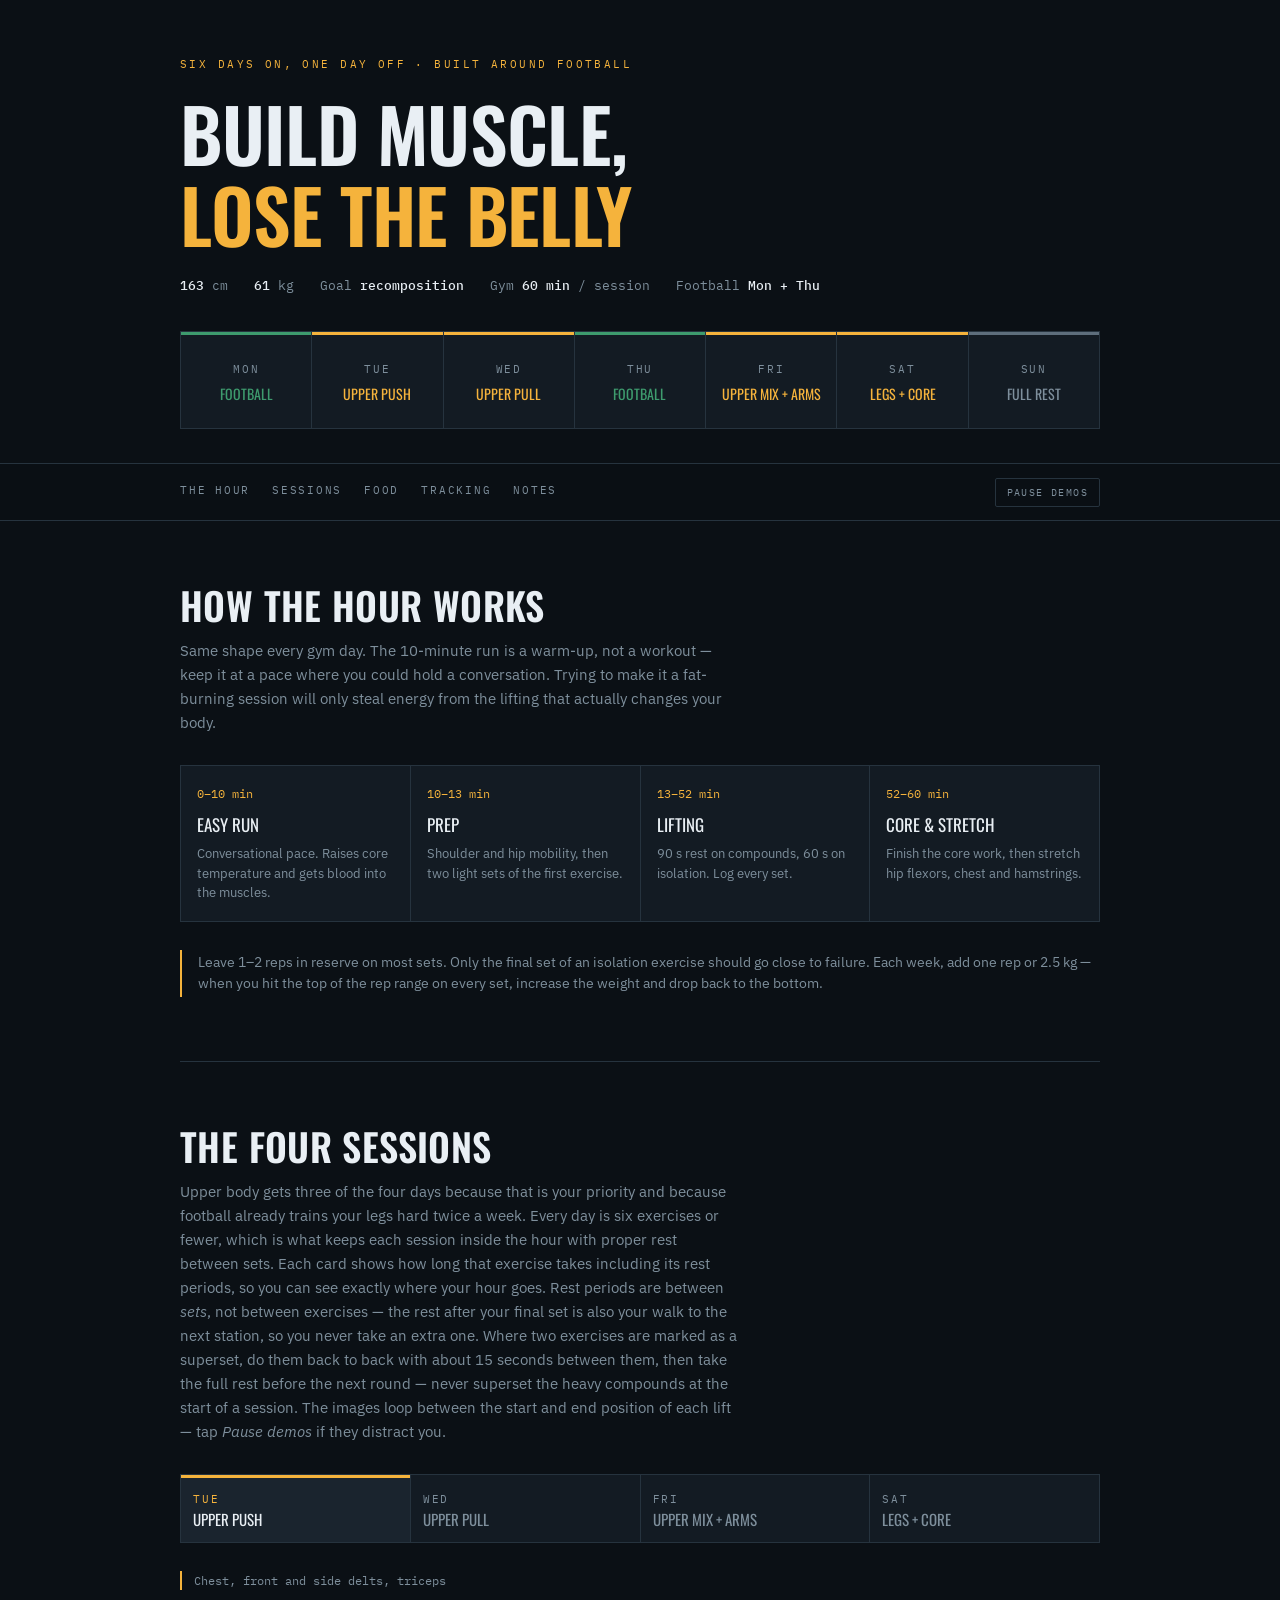
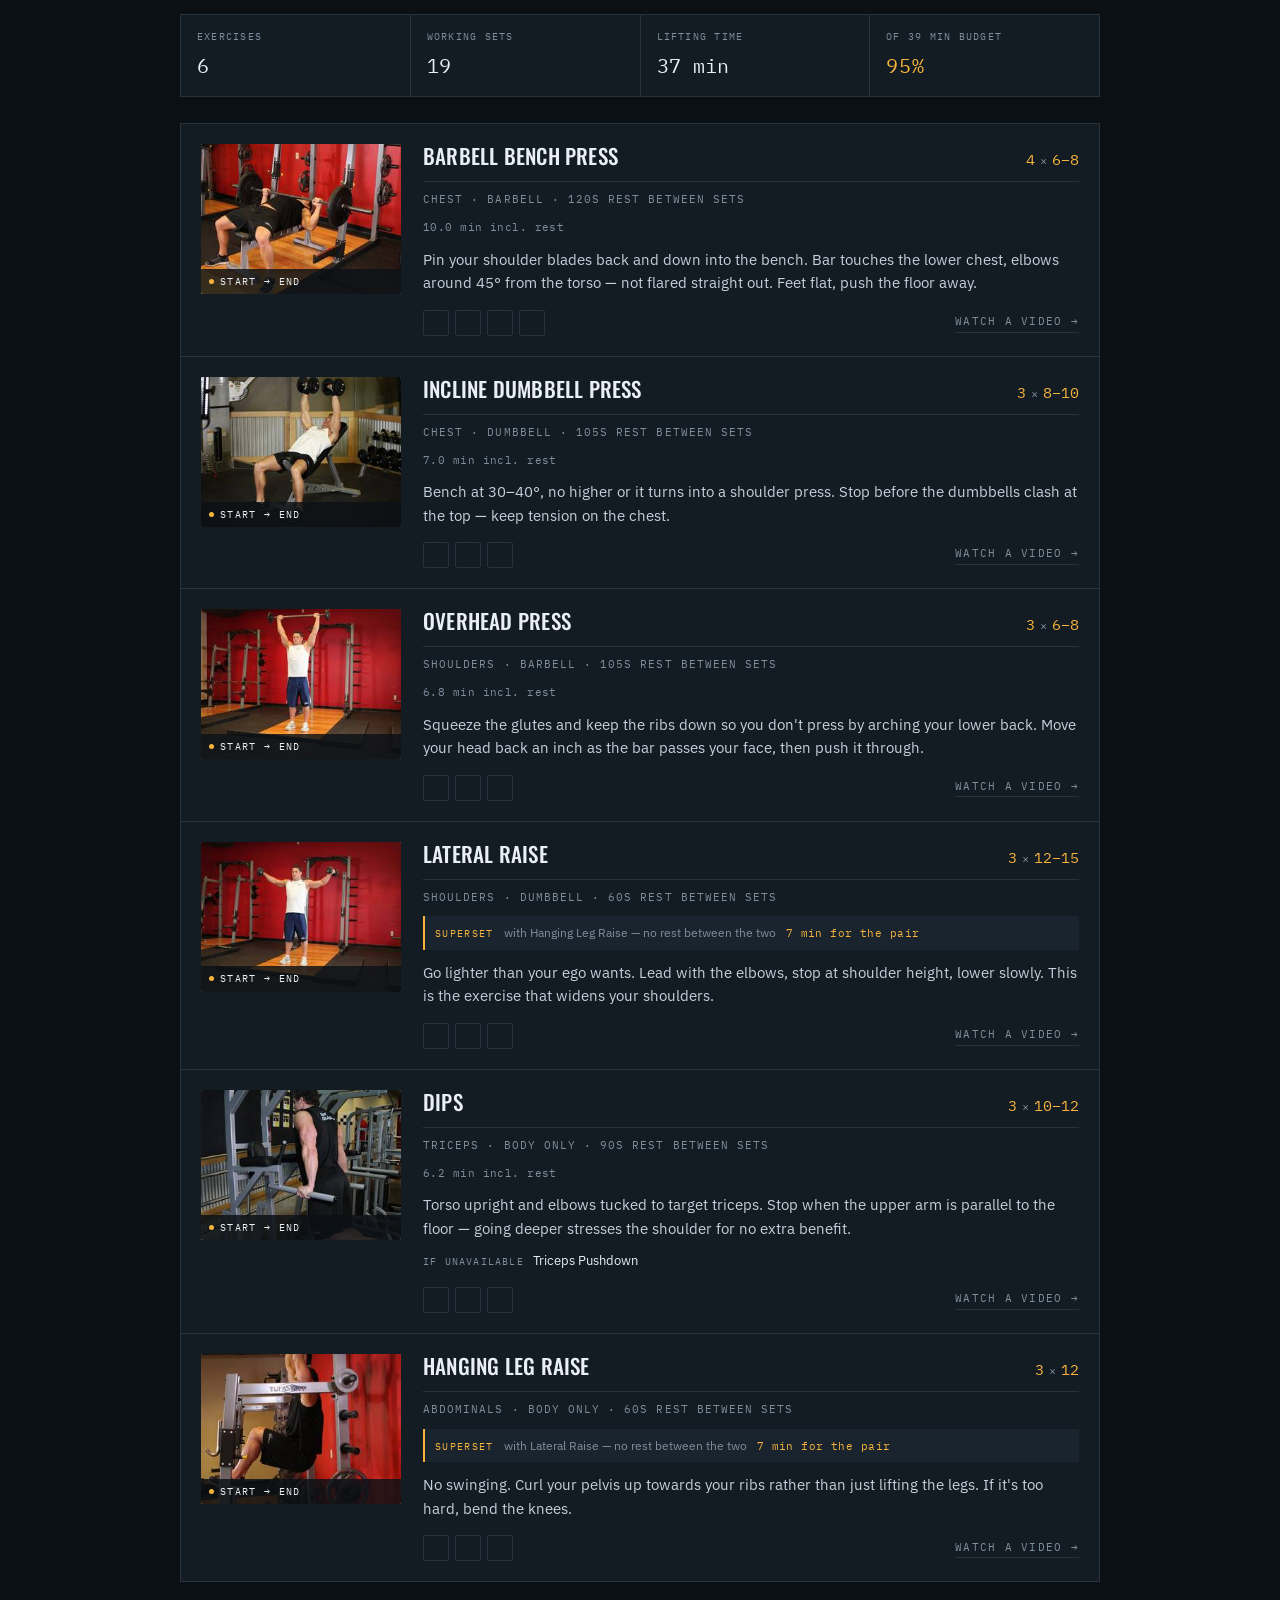
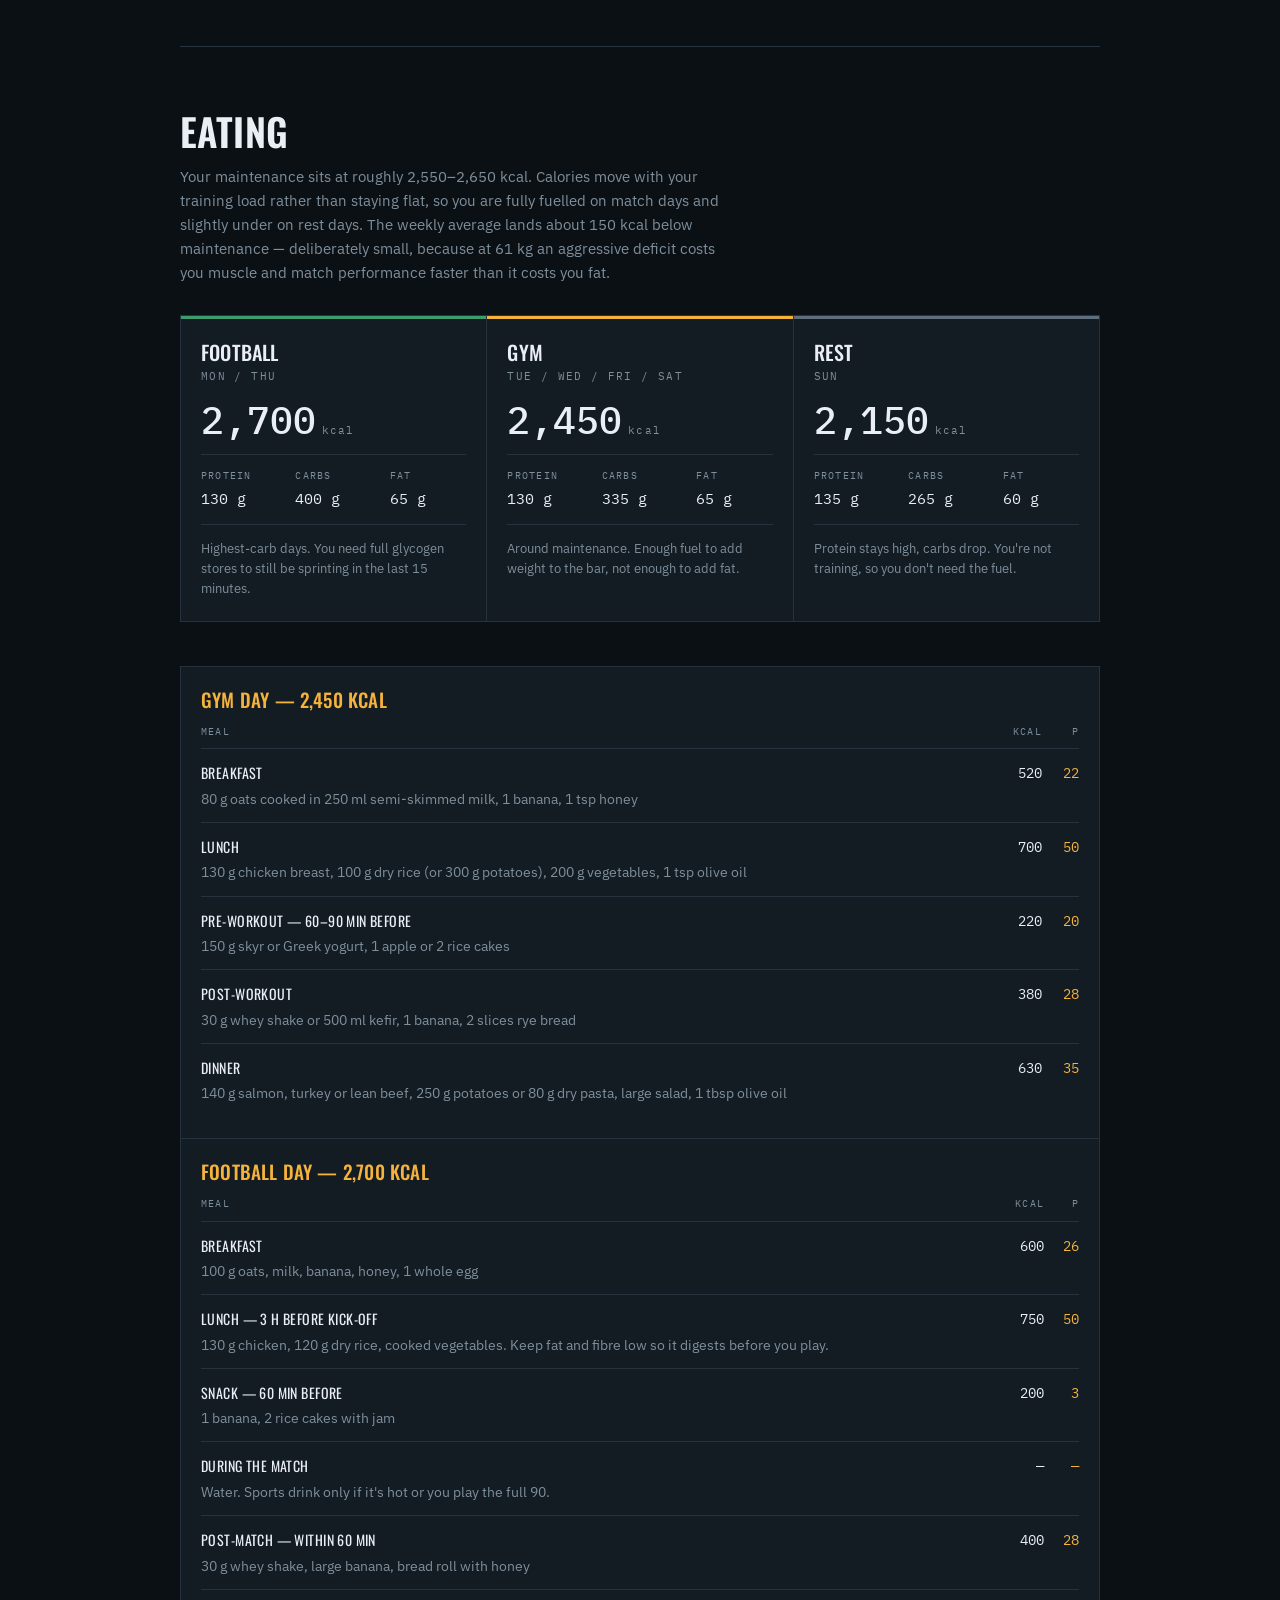
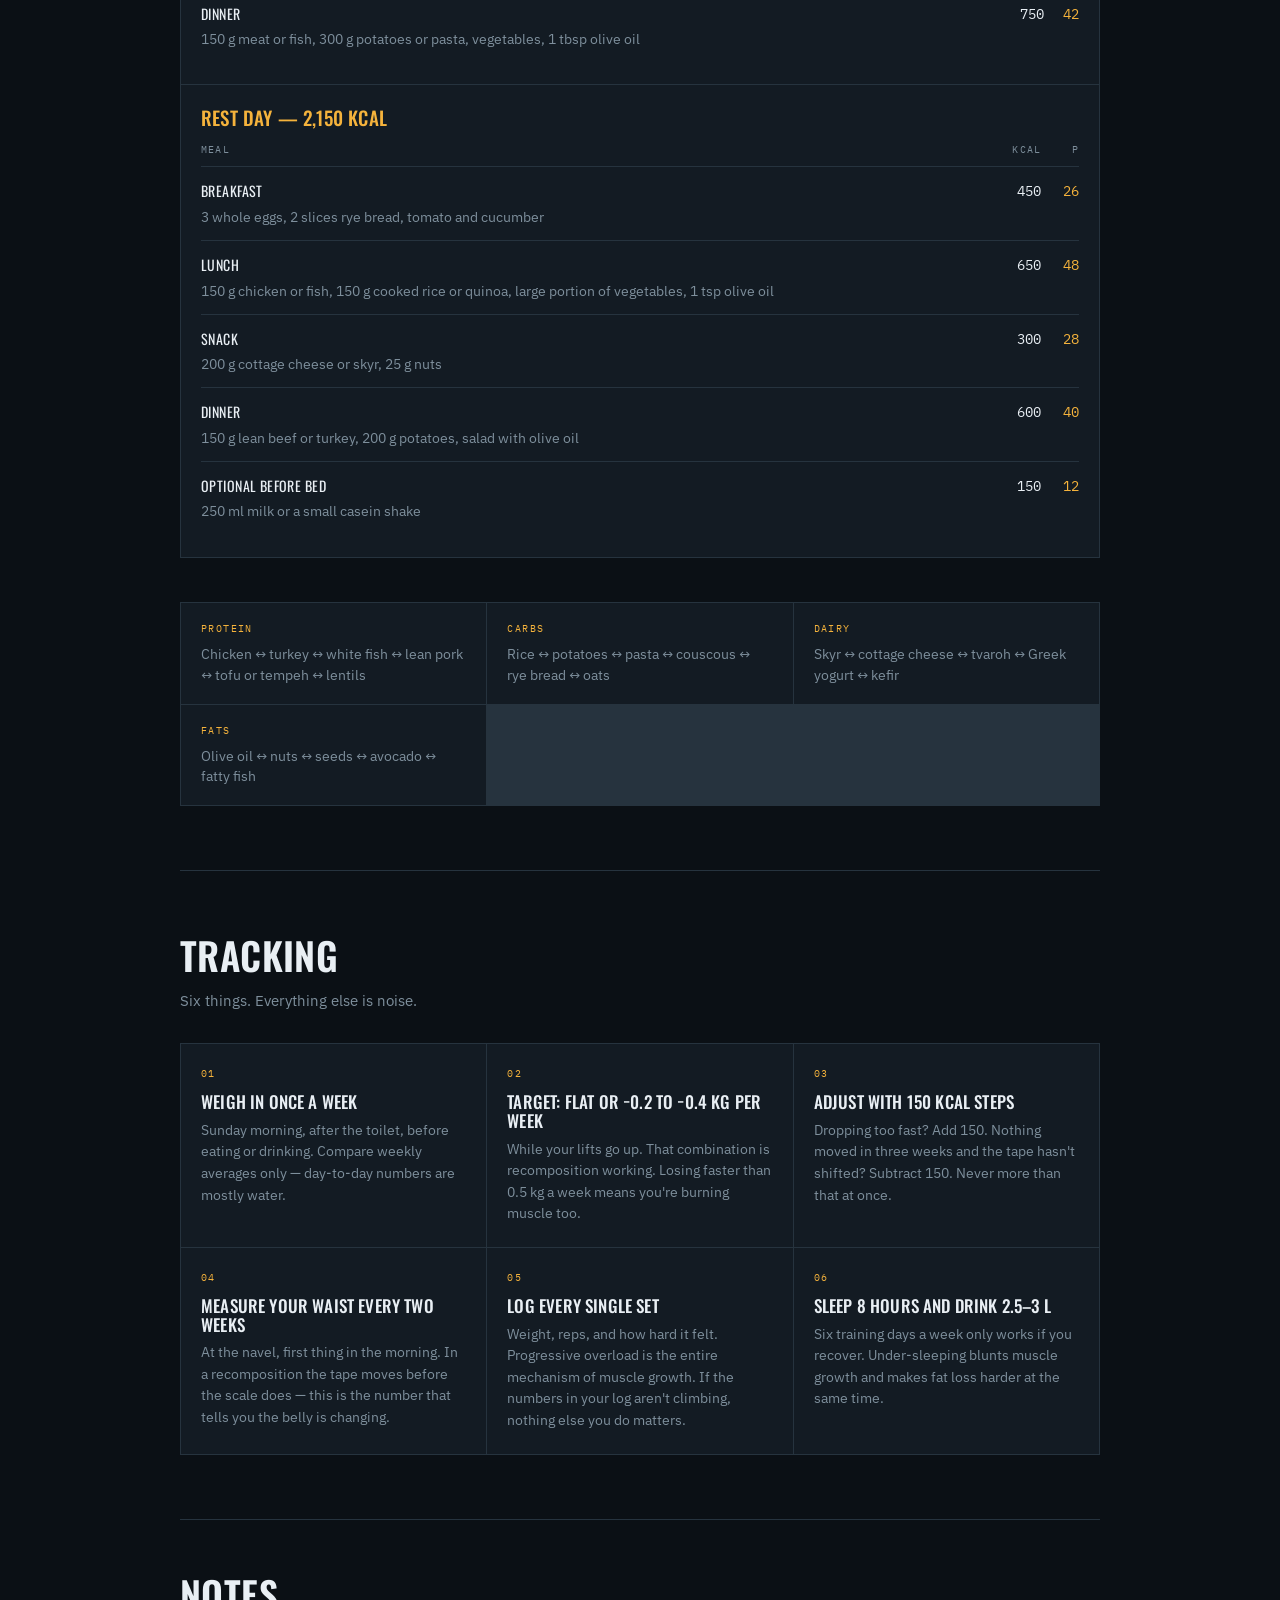
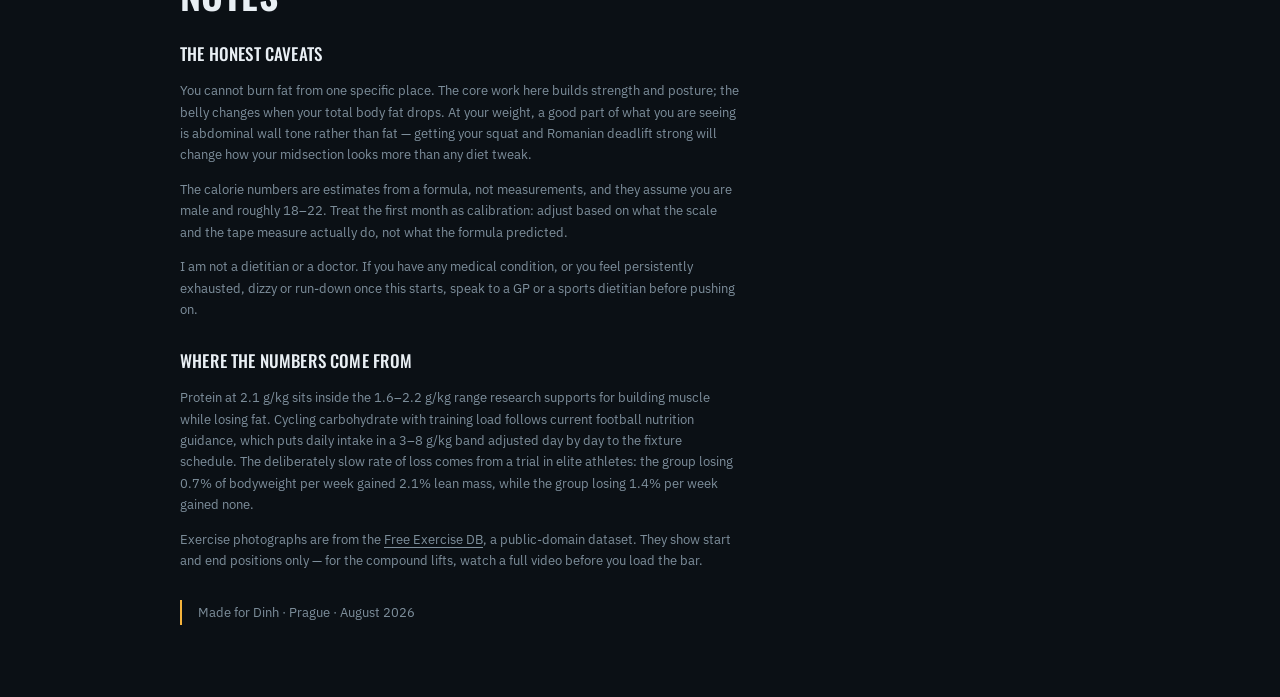
==== training-nutrition-plan.html @ fa5b1316 "Training log: daily workout and meal tracker" ====
<!doctype html>
<html lang="en"><head>
<meta charset="utf-8">
<meta name="viewport" content="width=device-width, initial-scale=1">
<title>Training &amp; Nutrition Plan</title>
<link rel="preconnect" href="https://fonts.googleapis.com">
<link rel="preconnect" href="https://fonts.gstatic.com" crossorigin>
<link href="https://fonts.googleapis.com/css2?family=Oswald:wght@400;500;600&family=IBM+Plex+Mono:wght@400;500;600&family=IBM+Plex+Sans:ital,wght@0,400;0,500;0,600;1,400&display=swap" rel="stylesheet">
<style>
:root{
  --ink:#0B1015; --panel:#131B23; --panel2:#1A242E; --line:#26333E;
  --chalk:#E9EFF4; --mute:#7E8F9C; --amber:#F5B33C; --pitch:#3E9B6E; --rest:#5E6E7C;
  --disp:"Oswald","Haettenschweiler","Arial Narrow",sans-serif;
  --body:"IBM Plex Sans",system-ui,-apple-system,sans-serif;
  --mono:"IBM Plex Mono","SFMono-Regular",Consolas,monospace;
}
*{box-sizing:border-box}
html{scroll-behavior:smooth;scroll-padding-top:88px}
body{margin:0;background:var(--ink);color:var(--chalk);font:400 16px/1.6 var(--body);
  -webkit-font-smoothing:antialiased}
.wrap{max-width:960px;margin:0 auto;padding:0 20px}
h1,h2,h3,h4{font-family:var(--disp);font-weight:500;letter-spacing:.01em;margin:0;line-height:1.1}
.num{font-family:var(--mono);font-variant-numeric:tabular-nums}

/* ---- hero ---- */
.hero{padding:56px 0 34px;border-bottom:1px solid var(--line)}
.eyebrow{font-family:var(--mono);font-size:11px;letter-spacing:.22em;text-transform:uppercase;
  color:var(--amber);margin:0 0 18px}
.hero h1{font-size:clamp(38px,8vw,74px);font-weight:600;text-transform:uppercase;letter-spacing:-.005em}
.hero h1 em{font-style:normal;color:var(--amber);display:block}
.stats{display:flex;flex-wrap:wrap;gap:8px 26px;margin:22px 0 0;padding:0;list-style:none}
.stats li{font-family:var(--mono);font-size:13px;color:var(--mute)}
.stats b{color:var(--chalk);font-weight:500}

/* ---- week fixture strip ---- */
.week{display:grid;grid-template-columns:repeat(7,1fr);gap:1px;background:var(--line);
  border:1px solid var(--line);margin:34px 0 0}
.wd{background:var(--panel);padding:14px 8px;text-align:center;min-height:96px;
  display:flex;flex-direction:column;justify-content:center;gap:7px}
.wd-d{font-family:var(--mono);font-size:11px;letter-spacing:.16em;color:var(--mute)}
.wd-t{font-family:var(--disp);font-size:14px;text-transform:uppercase;line-height:1.15}
.wd-gym{border-top:3px solid var(--amber)}
.wd-gym .wd-t{color:var(--amber)}
.wd-match{border-top:3px solid var(--pitch)}
.wd-match .wd-t{color:var(--pitch)}
.wd-rest{border-top:3px solid var(--rest)}
.wd-rest .wd-t{color:var(--mute)}

/* ---- sticky nav ---- */
.bar{position:sticky;top:0;z-index:40;background:rgba(11,16,21,.93);
  backdrop-filter:blur(10px);border-bottom:1px solid var(--line)}
.bar-in{max-width:960px;margin:0 auto;padding:0 20px;display:flex;align-items:center;
  justify-content:space-between;gap:14px;height:56px}
.bar nav{display:flex;gap:22px;overflow-x:auto;scrollbar-width:none}
.bar nav::-webkit-scrollbar{display:none}
.bar a{font-family:var(--mono);font-size:11px;letter-spacing:.16em;text-transform:uppercase;
  color:var(--mute);text-decoration:none;white-space:nowrap;padding:6px 0;border-bottom:2px solid transparent}
.bar a:hover{color:var(--chalk);border-bottom-color:var(--amber)}
#anim{font-family:var(--mono);font-size:10px;letter-spacing:.14em;text-transform:uppercase;
  background:none;border:1px solid var(--line);color:var(--mute);padding:7px 11px;cursor:pointer;
  white-space:nowrap;border-radius:2px}
#anim:hover{color:var(--amber);border-color:var(--amber)}

section.blk{padding:64px 0;border-bottom:1px solid var(--line)}
.blk-head{margin-bottom:30px}
.blk-head h2{font-size:clamp(26px,4.4vw,38px);text-transform:uppercase;font-weight:600}
.blk-head p{color:var(--mute);margin:12px 0 0;max-width:62ch;font-size:15px}

/* ---- the hour ---- */
.hour{display:grid;grid-template-columns:repeat(auto-fit,minmax(150px,1fr));gap:1px;
  background:var(--line);border:1px solid var(--line)}
.hour div{background:var(--panel);padding:18px 16px}
.hour .t{font-family:var(--mono);font-size:12px;color:var(--amber);display:block;margin-bottom:8px}
.hour .l{font-family:var(--disp);font-size:17px;text-transform:uppercase;display:block;margin-bottom:6px}
.hour p{margin:0;font-size:13px;color:var(--mute);line-height:1.5}

/* ---- tabs ---- */
.tabs{display:flex;gap:1px;background:var(--line);border:1px solid var(--line);
  margin-bottom:28px;overflow-x:auto;scrollbar-width:none}
.tabs::-webkit-scrollbar{display:none}
.tab{flex:1 1 0;min-width:132px;background:var(--panel);border:0;cursor:pointer;
  padding:14px 12px;text-align:left;color:var(--mute);border-top:3px solid transparent;
  font-family:inherit;transition:color .15s}
.tab-day{display:block;font-family:var(--mono);font-size:11px;letter-spacing:.16em;margin-bottom:5px}
.tab-name{display:block;font-family:var(--disp);font-size:15px;text-transform:uppercase;line-height:1.15}
.tab:hover{color:var(--chalk)}
.tab.is-on{color:var(--chalk);border-top-color:var(--amber);background:var(--panel2)}
.tab.is-on .tab-day{color:var(--amber)}
.panel{display:none}
.panel.is-on{display:block;animation:fade .3s ease}
@keyframes fade{from{opacity:0;transform:translateY(6px)}to{opacity:1;transform:none}}
.panel-focus{font-family:var(--mono);font-size:12px;color:var(--mute);margin:0 0 24px;
  padding-left:12px;border-left:2px solid var(--amber)}

/* ---- exercise cards ---- */
.ex-list{display:flex;flex-direction:column;gap:1px;background:var(--line);border:1px solid var(--line)}
.ex{background:var(--panel);display:grid;grid-template-columns:200px 1fr;gap:22px;padding:20px}
.demo{margin:0;position:relative;background:#EDEDED;border-radius:2px;overflow:hidden;
  aspect-ratio:4/3;align-self:start}
.fr{position:absolute;inset:0;width:100%;height:100%;object-fit:cover;display:block}
.fr-b{animation:flip 1.7s steps(1,end) infinite}
@keyframes flip{0%,50%{opacity:0}50.01%,100%{opacity:1}}
body.still .fr-b{animation-play-state:paused;opacity:0}
.demo-cap{position:absolute;left:0;bottom:0;right:0;background:rgba(11,16,21,.82);
  font-family:var(--mono);font-size:9.5px;letter-spacing:.14em;text-transform:uppercase;
  color:var(--chalk);padding:5px 8px;display:flex;align-items:center;gap:6px}
.dot{width:5px;height:5px;border-radius:50%;background:var(--amber);flex:none;
  animation:pulse 1.7s ease-in-out infinite}
@keyframes pulse{0%,100%{opacity:.3}50%{opacity:1}}
body.still .dot{animation:none;opacity:.3}
.ex-head{display:flex;justify-content:space-between;align-items:baseline;gap:16px;
  border-bottom:1px solid var(--line);padding-bottom:9px;margin-bottom:9px}
.ex-head h4{font-size:21px;text-transform:uppercase}
.ex-load{margin:0;white-space:nowrap;font-size:15px;color:var(--amber)}
.ex-load .x{color:var(--mute);font-size:12px;margin:0 1px}
.pair{margin:0 0 11px;display:flex;flex-wrap:wrap;align-items:baseline;gap:5px 10px;
  font-size:12px;padding:7px 10px;background:var(--panel2);border-left:2px solid var(--amber)}
.pair-solo{background:none;border-left:0;padding:0 0 0 0}
.pair-k{font-family:var(--mono);font-size:9.5px;letter-spacing:.14em;text-transform:uppercase;
  color:var(--amber)}
.pair-v{color:var(--mute)}
.pair-t{font-family:var(--mono);font-size:11px;color:var(--amber);letter-spacing:.04em}
.pair-solo .pair-t{color:var(--mute)}
.sum{display:grid;grid-template-columns:repeat(auto-fit,minmax(120px,1fr));gap:1px;
  background:var(--line);border:1px solid var(--line);margin:0 0 26px}
.sum div{background:var(--panel);padding:14px 16px}
.sum dt{font-family:var(--mono);font-size:9.5px;letter-spacing:.13em;text-transform:uppercase;
  color:var(--mute);margin-bottom:6px}
.sum dd{margin:0;font-size:20px}
.ex-meta{font-family:var(--mono);font-size:10.5px;letter-spacing:.1em;text-transform:uppercase;
  color:var(--mute);margin:0 0 11px}
.cue{margin:0;font-size:14.5px;line-height:1.62;color:#C4D0DA}
.alt{margin:11px 0 0;font-size:13px;display:flex;gap:9px;align-items:baseline;flex-wrap:wrap}
.alt-k{font-family:var(--mono);font-size:10px;letter-spacing:.12em;text-transform:uppercase;color:var(--mute)}
.alt-v{color:var(--chalk)}
.ex-foot{display:flex;align-items:center;justify-content:space-between;gap:16px;
  margin-top:15px;flex-wrap:wrap}
.ticks{display:flex;gap:6px}
.tick{width:26px;height:26px;border:1px solid var(--line);background:transparent;cursor:pointer;
  border-radius:2px;padding:0;position:relative;transition:all .15s}
.tick:hover{border-color:var(--amber)}
.tick.done{background:var(--amber);border-color:var(--amber)}
.tick.done::after{content:"";position:absolute;left:9px;top:4px;width:5px;height:11px;
  border:solid var(--ink);border-width:0 2px 2px 0;transform:rotate(43deg)}
.vid{font-family:var(--mono);font-size:10.5px;letter-spacing:.12em;text-transform:uppercase;
  color:var(--mute);text-decoration:none;border-bottom:1px solid var(--line);padding-bottom:2px}
.vid:hover{color:var(--amber);border-bottom-color:var(--amber)}

/* ---- nutrition ---- */
.macs{display:grid;grid-template-columns:repeat(auto-fit,minmax(230px,1fr));gap:1px;
  background:var(--line);border:1px solid var(--line);margin-bottom:44px}
.mac{background:var(--panel);padding:22px 20px;border-top:3px solid var(--line)}
.mac-match{border-top-color:var(--pitch)} .mac-gym{border-top-color:var(--amber)}
.mac-rest{border-top-color:var(--rest)}
.mac-head h4{font-size:20px;text-transform:uppercase}
.mac-days{font-family:var(--mono);font-size:10.5px;letter-spacing:.13em;color:var(--mute);margin:5px 0 0}
.mac-kcal{margin:16px 0 14px;display:flex;align-items:baseline;gap:6px}
.mac-kcal .num{font-size:38px;font-weight:500;line-height:1}
.unit{font-family:var(--mono);font-size:11px;color:var(--mute);letter-spacing:.1em}
.mac-grid{display:flex;gap:18px;margin:0 0 14px;padding:13px 0;
  border-top:1px solid var(--line);border-bottom:1px solid var(--line)}
.mac-grid div{flex:1}
.mac-grid dt{font-family:var(--mono);font-size:9.5px;letter-spacing:.13em;text-transform:uppercase;
  color:var(--mute);margin-bottom:4px}
.mac-grid dd{margin:0;font-size:15px}
.mac-why{margin:0;font-size:13px;color:var(--mute);line-height:1.55}
.meal-grid{display:flex;flex-direction:column;gap:1px;background:var(--line);border:1px solid var(--line)}
.meals{background:var(--panel);padding:22px 20px}
.meals h4{font-size:19px;text-transform:uppercase;color:var(--amber);margin-bottom:14px}
.m-tab{width:100%;border-collapse:collapse}
.m-tab thead th{font-family:var(--mono);font-size:9.5px;letter-spacing:.13em;text-transform:uppercase;
  color:var(--mute);text-align:right;font-weight:400;padding:0 0 9px;border-bottom:1px solid var(--line)}
.m-tab thead th:first-child{text-align:left}
.m-tab tbody th{text-align:left;font-weight:400;padding:13px 14px 13px 0;
  border-bottom:1px solid var(--line);vertical-align:top}
.m-tab tbody td{text-align:right;padding:13px 0 13px 12px;border-bottom:1px solid var(--line);
  vertical-align:top;font-size:14px;white-space:nowrap}
.m-tab tbody tr:last-child th,.m-tab tbody tr:last-child td{border-bottom:0}
.m-when{display:block;font-family:var(--disp);font-size:14px;text-transform:uppercase;
  letter-spacing:.03em;margin-bottom:4px}
.m-what{display:block;font-size:13.5px;color:var(--mute);line-height:1.5}
.prot{color:var(--amber)}
.swaps{display:grid;grid-template-columns:repeat(auto-fit,minmax(240px,1fr));gap:1px;
  background:var(--line);border:1px solid var(--line);margin:44px 0 0}
.swap{background:var(--panel);padding:18px 20px}
.swap dt{font-family:var(--mono);font-size:10px;letter-spacing:.14em;text-transform:uppercase;
  color:var(--amber);margin-bottom:7px}
.swap dd{margin:0;font-size:13.5px;color:var(--mute);line-height:1.55}

/* ---- tracking ---- */
.track{list-style:none;margin:0;padding:0;counter-reset:t;
  display:grid;grid-template-columns:repeat(auto-fit,minmax(280px,1fr));gap:1px;
  background:var(--line);border:1px solid var(--line)}
.track li{background:var(--panel);padding:22px 20px;counter-increment:t;position:relative}
.track li::before{content:counter(t,decimal-leading-zero);font-family:var(--mono);font-size:10px;
  letter-spacing:.14em;color:var(--amber);display:block;margin-bottom:11px}
.track h4{font-size:17px;text-transform:uppercase;margin-bottom:8px}
.track p{margin:0;font-size:13.5px;color:var(--mute);line-height:1.6}

/* ---- footer ---- */
footer{padding:54px 0 72px}
footer h3{font-size:17px;text-transform:uppercase;margin-bottom:16px}
footer p{font-size:13px;color:var(--mute);max-width:70ch;margin:0 0 13px;line-height:1.65}
footer a{color:var(--mute);text-decoration:underline;text-underline-offset:3px}
footer a:hover{color:var(--amber)}
.note{border-left:2px solid var(--amber);padding:2px 0 2px 16px;margin:28px 0 0}

@media (max-width:760px){
  .ex{grid-template-columns:1fr;gap:16px}
  .demo{max-width:280px}
  .week{grid-template-columns:repeat(4,1fr)}
  .hero{padding:40px 0 26px}
  section.blk{padding:46px 0}
}
@media (prefers-reduced-motion:reduce){
  .fr-b,.dot{animation:none} .fr-b{opacity:0} .panel.is-on{animation:none}
  html{scroll-behavior:auto}
}
@media print{
  body{background:#fff;color:#000} .bar,.ticks,.vid{display:none}
  .panel{display:block !important} .fr-b{display:none}
}
</style></head><body>

<header class="hero"><div class="wrap">
<p class="eyebrow">Six days on, one day off &middot; Built around football</p>
<h1>Build muscle,<em>lose the belly</em></h1>
<ul class="stats">
<li><b>163</b> cm</li><li><b>61</b> kg</li><li>Goal <b>recomposition</b></li>
<li>Gym <b>60 min</b> / session</li><li>Football <b>Mon + Thu</b></li>
</ul>
<div class="week"><div class="wd wd-match"><span class="wd-d">MON</span><span class="wd-t">Football</span></div><div class="wd wd-gym"><span class="wd-d">TUE</span><span class="wd-t">Upper Push</span></div><div class="wd wd-gym"><span class="wd-d">WED</span><span class="wd-t">Upper Pull</span></div><div class="wd wd-match"><span class="wd-d">THU</span><span class="wd-t">Football</span></div><div class="wd wd-gym"><span class="wd-d">FRI</span><span class="wd-t">Upper Mix + Arms</span></div><div class="wd wd-gym"><span class="wd-d">SAT</span><span class="wd-t">Legs + Core</span></div><div class="wd wd-rest"><span class="wd-d">SUN</span><span class="wd-t">Full rest</span></div></div>
</div></header>

<div class="bar"><div class="bar-in">
<nav>
<a href="#hour">The hour</a><a href="#sessions">Sessions</a>
<a href="#food">Food</a><a href="#tracking">Tracking</a><a href="#notes">Notes</a>
</nav>
<button id="anim">Pause demos</button>
</div></div>

<main class="wrap">

<section class="blk" id="hour">
<div class="blk-head"><h2>How the hour works</h2>
<p>Same shape every gym day. The 10-minute run is a warm-up, not a workout &mdash; keep it at a pace where you could hold a conversation. Trying to make it a fat-burning session will only steal energy from the lifting that actually changes your body.</p></div>
<div class="hour">
<div><span class="t">0&ndash;10 min</span><span class="l">Easy run</span><p>Conversational pace. Raises core temperature and gets blood into the muscles.</p></div>
<div><span class="t">10&ndash;13 min</span><span class="l">Prep</span><p>Shoulder and hip mobility, then two light sets of the first exercise.</p></div>
<div><span class="t">13&ndash;52 min</span><span class="l">Lifting</span><p>90 s rest on compounds, 60 s on isolation. Log every set.</p></div>
<div><span class="t">52&ndash;60 min</span><span class="l">Core &amp; stretch</span><p>Finish the core work, then stretch hip flexors, chest and hamstrings.</p></div>
</div>
<div class="note"><p style="margin:0;color:var(--mute);font-size:13.5px">Leave 1&ndash;2 reps in reserve on most sets. Only the final set of an isolation exercise should go close to failure. Each week, add one rep or 2.5&nbsp;kg &mdash; when you hit the top of the rep range on every set, increase the weight and drop back to the bottom.</p></div>
</section>

<section class="blk" id="sessions">
<div class="blk-head"><h2>The four sessions</h2>
<p>Upper body gets three of the four days because that is your priority and because football already trains your legs hard twice a week. Every day is six exercises or fewer, which is what keeps each session inside the hour with proper rest between sets. Each card shows how long that exercise takes including its rest periods, so you can see exactly where your hour goes. Rest periods are between <em>sets</em>, not between exercises — the rest after your final set is also your walk to the next station, so you never take an extra one. Where two exercises are marked as a superset, do them back to back with about 15 seconds between them, then take the full rest before the next round — never superset the heavy compounds at the start of a session. The images loop between the start and end position of each lift &mdash; tap <em>Pause demos</em> if they distract you.</p></div>
<div class="tabs" role="tablist"><button class="tab is-on" data-tab="push"><span class="tab-day">TUE</span><span class="tab-name">Upper Push</span></button><button class="tab" data-tab="pull"><span class="tab-day">WED</span><span class="tab-name">Upper Pull</span></button><button class="tab" data-tab="mix"><span class="tab-day">FRI</span><span class="tab-name">Upper Mix + Arms</span></button><button class="tab" data-tab="legs"><span class="tab-day">SAT</span><span class="tab-name">Legs + Core</span></button></div>
<section class="panel is-on" id="pan-push" data-pan="push">
<p class="panel-focus">Chest, front and side delts, triceps</p>
<div class="sum">
<div><dt>Exercises</dt><dd class="num">6</dd></div>
<div><dt>Working sets</dt><dd class="num">19</dd></div>
<div><dt>Lifting time</dt><dd class="num">37 min</dd></div>
<div><dt>Of 39 min budget</dt><dd class="num pair-t">95%</dd></div>
</div>
<div class="ex-list"><article class="ex">
<figure class="demo" aria-label="Barbell Bench Press demonstration, start and end position">
<img class="fr fr-a" src="[data-uri]" alt="Barbell Bench Press, start position">
<img class="fr fr-b" src="[data-uri]" alt="Barbell Bench Press, end position">
<figcaption class="demo-cap"><span class="dot"></span>start &rarr; end</figcaption>
</figure>
<div class="ex-body">
<header class="ex-head">
<h4>Barbell Bench Press</h4>
<p class="ex-load"><span class="num">4</span> <span class="x">&times;</span> <span class="num">6–8</span></p>
</header>
<p class="ex-meta">chest &middot; barbell &middot; <span class="num">120</span>s rest between sets</p>
<p class="pair pair-solo"><span class="pair-t num">10.0 min incl. rest</span></p>
<p class="cue">Pin your shoulder blades back and down into the bench. Bar touches the lower chest, elbows around 45° from the torso — not flared straight out. Feet flat, push the floor away.</p>

<div class="ex-foot">
<div class="ticks" role="group" aria-label="Sets completed"><button class="tick" aria-label="Set 1" title="Set 1"></button><button class="tick" aria-label="Set 2" title="Set 2"></button><button class="tick" aria-label="Set 3" title="Set 3"></button><button class="tick" aria-label="Set 4" title="Set 4"></button></div>
<a class="vid" href="https://www.youtube.com/results?search_query=Barbell+Bench+Press+proper+form" target="_blank" rel="noopener">Watch a video &rarr;</a>
</div>
</div>
</article><article class="ex">
<figure class="demo" aria-label="Incline Dumbbell Press demonstration, start and end position">
<img class="fr fr-a" src="[data-uri]" alt="Incline Dumbbell Press, start position">
<img class="fr fr-b" src="[data-uri]" alt="Incline Dumbbell Press, end position">
<figcaption class="demo-cap"><span class="dot"></span>start &rarr; end</figcaption>
</figure>
<div class="ex-body">
<header class="ex-head">
<h4>Incline Dumbbell Press</h4>
<p class="ex-load"><span class="num">3</span> <span class="x">&times;</span> <span class="num">8–10</span></p>
</header>
<p class="ex-meta">chest &middot; dumbbell &middot; <span class="num">105</span>s rest between sets</p>
<p class="pair pair-solo"><span class="pair-t num">7.0 min incl. rest</span></p>
<p class="cue">Bench at 30–40°, no higher or it turns into a shoulder press. Stop before the dumbbells clash at the top — keep tension on the chest.</p>

<div class="ex-foot">
<div class="ticks" role="group" aria-label="Sets completed"><button class="tick" aria-label="Set 1" title="Set 1"></button><button class="tick" aria-label="Set 2" title="Set 2"></button><button class="tick" aria-label="Set 3" title="Set 3"></button></div>
<a class="vid" href="https://www.youtube.com/results?search_query=Incline+Dumbbell+Press+proper+form" target="_blank" rel="noopener">Watch a video &rarr;</a>
</div>
</div>
</article><article class="ex">
<figure class="demo" aria-label="Overhead Press demonstration, start and end position">
<img class="fr fr-a" src="[data-uri]" alt="Overhead Press, start position">
<img class="fr fr-b" src="[data-uri]" alt="Overhead Press, end position">
<figcaption class="demo-cap"><span class="dot"></span>start &rarr; end</figcaption>
</figure>
<div class="ex-body">
<header class="ex-head">
<h4>Overhead Press</h4>
<p class="ex-load"><span class="num">3</span> <span class="x">&times;</span> <span class="num">6–8</span></p>
</header>
<p class="ex-meta">shoulders &middot; barbell &middot; <span class="num">105</span>s rest between sets</p>
<p class="pair pair-solo"><span class="pair-t num">6.8 min incl. rest</span></p>
<p class="cue">Squeeze the glutes and keep the ribs down so you don&#x27;t press by arching your lower back. Move your head back an inch as the bar passes your face, then push it through.</p>

<div class="ex-foot">
<div class="ticks" role="group" aria-label="Sets completed"><button class="tick" aria-label="Set 1" title="Set 1"></button><button class="tick" aria-label="Set 2" title="Set 2"></button><button class="tick" aria-label="Set 3" title="Set 3"></button></div>
<a class="vid" href="https://www.youtube.com/results?search_query=Overhead+Press+proper+form" target="_blank" rel="noopener">Watch a video &rarr;</a>
</div>
</div>
</article><article class="ex">
<figure class="demo" aria-label="Lateral Raise demonstration, start and end position">
<img class="fr fr-a" src="[data-uri]" alt="Lateral Raise, start position">
<img class="fr fr-b" src="[data-uri]" alt="Lateral Raise, end position">
<figcaption class="demo-cap"><span class="dot"></span>start &rarr; end</figcaption>
</figure>
<div class="ex-body">
<header class="ex-head">
<h4>Lateral Raise</h4>
<p class="ex-load"><span class="num">3</span> <span class="x">&times;</span> <span class="num">12–15</span></p>
</header>
<p class="ex-meta">shoulders &middot; dumbbell &middot; <span class="num">60</span>s rest between sets</p>
<p class="pair"><span class="pair-k">Superset</span><span class="pair-v">with Hanging Leg Raise &mdash; no rest between the two</span><span class="pair-t num">7 min for the pair</span></p>
<p class="cue">Go lighter than your ego wants. Lead with the elbows, stop at shoulder height, lower slowly. This is the exercise that widens your shoulders.</p>

<div class="ex-foot">
<div class="ticks" role="group" aria-label="Sets completed"><button class="tick" aria-label="Set 1" title="Set 1"></button><button class="tick" aria-label="Set 2" title="Set 2"></button><button class="tick" aria-label="Set 3" title="Set 3"></button></div>
<a class="vid" href="https://www.youtube.com/results?search_query=Lateral+Raise+proper+form" target="_blank" rel="noopener">Watch a video &rarr;</a>
</div>
</div>
</article><article class="ex">
<figure class="demo" aria-label="Dips demonstration, start and end position">
<img class="fr fr-a" src="[data-uri]" alt="Dips, start position">
<img class="fr fr-b" src="[data-uri]" alt="Dips, end position">
<figcaption class="demo-cap"><span class="dot"></span>start &rarr; end</figcaption>
</figure>
<div class="ex-body">
<header class="ex-head">
<h4>Dips</h4>
<p class="ex-load"><span class="num">3</span> <span class="x">&times;</span> <span class="num">10–12</span></p>
</header>
<p class="ex-meta">triceps &middot; body only &middot; <span class="num">90</span>s rest between sets</p>
<p class="pair pair-solo"><span class="pair-t num">6.2 min incl. rest</span></p>
<p class="cue">Torso upright and elbows tucked to target triceps. Stop when the upper arm is parallel to the floor — going deeper stresses the shoulder for no extra benefit.</p>
<p class="alt"><span class="alt-k">If unavailable</span><span class="alt-v">Triceps Pushdown</span></p>
<div class="ex-foot">
<div class="ticks" role="group" aria-label="Sets completed"><button class="tick" aria-label="Set 1" title="Set 1"></button><button class="tick" aria-label="Set 2" title="Set 2"></button><button class="tick" aria-label="Set 3" title="Set 3"></button></div>
<a class="vid" href="https://www.youtube.com/results?search_query=Dips+proper+form" target="_blank" rel="noopener">Watch a video &rarr;</a>
</div>
</div>
</article><article class="ex">
<figure class="demo" aria-label="Hanging Leg Raise demonstration, start and end position">
<img class="fr fr-a" src="[data-uri]" alt="Hanging Leg Raise, start position">
<img class="fr fr-b" src="[data-uri]" alt="Hanging Leg Raise, end position">
<figcaption class="demo-cap"><span class="dot"></span>start &rarr; end</figcaption>
</figure>
<div class="ex-body">
<header class="ex-head">
<h4>Hanging Leg Raise</h4>
<p class="ex-load"><span class="num">3</span> <span class="x">&times;</span> <span class="num">12</span></p>
</header>
<p class="ex-meta">abdominals &middot; body only &middot; <span class="num">60</span>s rest between sets</p>
<p class="pair"><span class="pair-k">Superset</span><span class="pair-v">with Lateral Raise &mdash; no rest between the two</span><span class="pair-t num">7 min for the pair</span></p>
<p class="cue">No swinging. Curl your pelvis up towards your ribs rather than just lifting the legs. If it&#x27;s too hard, bend the knees.</p>

<div class="ex-foot">
<div class="ticks" role="group" aria-label="Sets completed"><button class="tick" aria-label="Set 1" title="Set 1"></button><button class="tick" aria-label="Set 2" title="Set 2"></button><button class="tick" aria-label="Set 3" title="Set 3"></button></div>
<a class="vid" href="https://www.youtube.com/results?search_query=Hanging+Leg+Raise+proper+form" target="_blank" rel="noopener">Watch a video &rarr;</a>
</div>
</div>
</article></div>
</section><section class="panel" id="pan-pull" data-pan="pull">
<p class="panel-focus">Lats, mid-back, rear delts, biceps</p>
<div class="sum">
<div><dt>Exercises</dt><dd class="num">6</dd></div>
<div><dt>Working sets</dt><dd class="num">19</dd></div>
<div><dt>Lifting time</dt><dd class="num">35 min</dd></div>
<div><dt>Of 39 min budget</dt><dd class="num pair-t">89%</dd></div>
</div>
<div class="ex-list"><article class="ex">
<figure class="demo" aria-label="Pull-ups demonstration, start and end position">
<img class="fr fr-a" src="[data-uri]" alt="Pull-ups, start position">
<img class="fr fr-b" src="[data-uri]" alt="Pull-ups, end position">
<figcaption class="demo-cap"><span class="dot"></span>start &rarr; end</figcaption>
</figure>
<div class="ex-body">
<header class="ex-head">
<h4>Pull-ups</h4>
<p class="ex-load"><span class="num">4</span> <span class="x">&times;</span> <span class="num">6–10</span></p>
</header>
<p class="ex-meta">lats &middot; body only &middot; <span class="num">120</span>s rest between sets</p>
<p class="pair pair-solo"><span class="pair-t num">10.0 min incl. rest</span></p>
<p class="cue">Start from a dead hang. Pull your elbows down towards your ribs and think about your chest reaching the bar. If you can&#x27;t get 6, use a band or the lat pulldown.</p>
<p class="alt"><span class="alt-k">If unavailable</span><span class="alt-v">Wide-Grip Lat Pulldown</span></p>
<div class="ex-foot">
<div class="ticks" role="group" aria-label="Sets completed"><button class="tick" aria-label="Set 1" title="Set 1"></button><button class="tick" aria-label="Set 2" title="Set 2"></button><button class="tick" aria-label="Set 3" title="Set 3"></button><button class="tick" aria-label="Set 4" title="Set 4"></button></div>
<a class="vid" href="https://www.youtube.com/results?search_query=Pull-ups+proper+form" target="_blank" rel="noopener">Watch a video &rarr;</a>
</div>
</div>
</article><article class="ex">
<figure class="demo" aria-label="Barbell Row demonstration, start and end position">
<img class="fr fr-a" src="[data-uri]" alt="Barbell Row, start position">
<img class="fr fr-b" src="[data-uri]" alt="Barbell Row, end position">
<figcaption class="demo-cap"><span class="dot"></span>start &rarr; end</figcaption>
</figure>
<div class="ex-body">
<header class="ex-head">
<h4>Barbell Row</h4>
<p class="ex-load"><span class="num">3</span> <span class="x">&times;</span> <span class="num">8–10</span></p>
</header>
<p class="ex-meta">middle back &middot; barbell &middot; <span class="num">105</span>s rest between sets</p>
<p class="pair pair-solo"><span class="pair-t num">7.0 min incl. rest</span></p>
<p class="cue">Hinge to about 45° with a flat back. Pull to the bottom of your ribcage, not your chest. Control the way down — don&#x27;t drop it.</p>

<div class="ex-foot">
<div class="ticks" role="group" aria-label="Sets completed"><button class="tick" aria-label="Set 1" title="Set 1"></button><button class="tick" aria-label="Set 2" title="Set 2"></button><button class="tick" aria-label="Set 3" title="Set 3"></button></div>
<a class="vid" href="https://www.youtube.com/results?search_query=Barbell+Row+proper+form" target="_blank" rel="noopener">Watch a video &rarr;</a>
</div>
</div>
</article><article class="ex">
<figure class="demo" aria-label="Seated Cable Row demonstration, start and end position">
<img class="fr fr-a" src="[data-uri]" alt="Seated Cable Row, start position">
<img class="fr fr-b" src="[data-uri]" alt="Seated Cable Row, end position">
<figcaption class="demo-cap"><span class="dot"></span>start &rarr; end</figcaption>
</figure>
<div class="ex-body">
<header class="ex-head">
<h4>Seated Cable Row</h4>
<p class="ex-load"><span class="num">3</span> <span class="x">&times;</span> <span class="num">10–12</span></p>
</header>
<p class="ex-meta">middle back &middot; cable &middot; <span class="num">90</span>s rest between sets</p>
<p class="pair pair-solo"><span class="pair-t num">6.2 min incl. rest</span></p>
<p class="cue">Chest tall, no rocking backwards. Pull the handle to your belly button and hold the squeeze for a beat before releasing.</p>

<div class="ex-foot">
<div class="ticks" role="group" aria-label="Sets completed"><button class="tick" aria-label="Set 1" title="Set 1"></button><button class="tick" aria-label="Set 2" title="Set 2"></button><button class="tick" aria-label="Set 3" title="Set 3"></button></div>
<a class="vid" href="https://www.youtube.com/results?search_query=Seated+Cable+Row+proper+form" target="_blank" rel="noopener">Watch a video &rarr;</a>
</div>
</div>
</article><article class="ex">
<figure class="demo" aria-label="Face Pull demonstration, start and end position">
<img class="fr fr-a" src="[data-uri]" alt="Face Pull, start position">
<img class="fr fr-b" src="[data-uri]" alt="Face Pull, end position">
<figcaption class="demo-cap"><span class="dot"></span>start &rarr; end</figcaption>
</figure>
<div class="ex-body">
<header class="ex-head">
<h4>Face Pull</h4>
<p class="ex-load"><span class="num">3</span> <span class="x">&times;</span> <span class="num">15</span></p>
</header>
<p class="ex-meta">shoulders &middot; cable &middot; <span class="num">60</span>s rest between sets</p>
<p class="pair pair-solo"><span class="pair-t num">4.8 min incl. rest</span></p>
<p class="cue">Rope at eye height. Pull towards your forehead and rotate so your knuckles finish facing behind you. This is the exercise that keeps your shoulders healthy for benching.</p>

<div class="ex-foot">
<div class="ticks" role="group" aria-label="Sets completed"><button class="tick" aria-label="Set 1" title="Set 1"></button><button class="tick" aria-label="Set 2" title="Set 2"></button><button class="tick" aria-label="Set 3" title="Set 3"></button></div>
<a class="vid" href="https://www.youtube.com/results?search_query=Face+Pull+proper+form" target="_blank" rel="noopener">Watch a video &rarr;</a>
</div>
</div>
</article><article class="ex">
<figure class="demo" aria-label="Barbell Curl demonstration, start and end position">
<img class="fr fr-a" src="[data-uri]" alt="Barbell Curl, start position">
<img class="fr fr-b" src="[data-uri]" alt="Barbell Curl, end position">
<figcaption class="demo-cap"><span class="dot"></span>start &rarr; end</figcaption>
</figure>
<div class="ex-body">
<header class="ex-head">
<h4>Barbell Curl</h4>
<p class="ex-load"><span class="num">3</span> <span class="x">&times;</span> <span class="num">10–12</span></p>
</header>
<p class="ex-meta">biceps &middot; barbell &middot; <span class="num">60</span>s rest between sets</p>
<p class="pair"><span class="pair-k">Superset</span><span class="pair-v">with Plank &mdash; no rest between the two</span><span class="pair-t num">7 min for the pair</span></p>
<p class="cue">Elbows stay pinned at your sides. If your body is swinging, the weight is too heavy — nothing about that builds bigger arms.</p>

<div class="ex-foot">
<div class="ticks" role="group" aria-label="Sets completed"><button class="tick" aria-label="Set 1" title="Set 1"></button><button class="tick" aria-label="Set 2" title="Set 2"></button><button class="tick" aria-label="Set 3" title="Set 3"></button></div>
<a class="vid" href="https://www.youtube.com/results?search_query=Barbell+Curl+proper+form" target="_blank" rel="noopener">Watch a video &rarr;</a>
</div>
</div>
</article><article class="ex">
<figure class="demo" aria-label="Plank demonstration, start and end position">
<img class="fr fr-a" src="[data-uri]" alt="Plank, start position">
<img class="fr fr-b" src="[data-uri]" alt="Plank, end position">
<figcaption class="demo-cap"><span class="dot"></span>start &rarr; end</figcaption>
</figure>
<div class="ex-body">
<header class="ex-head">
<h4>Plank</h4>
<p class="ex-load"><span class="num">3</span> <span class="x">&times;</span> <span class="num">45 s</span></p>
</header>
<p class="ex-meta">abdominals &middot; body only &middot; <span class="num">45</span>s rest between sets</p>
<p class="pair"><span class="pair-k">Superset</span><span class="pair-v">with Barbell Curl &mdash; no rest between the two</span><span class="pair-t num">7 min for the pair</span></p>
<p class="cue">Straight line from ear to heel. Squeeze the glutes and tuck the pelvis slightly. If your lower back sags, stop the set.</p>

<div class="ex-foot">
<div class="ticks" role="group" aria-label="Sets completed"><button class="tick" aria-label="Set 1" title="Set 1"></button><button class="tick" aria-label="Set 2" title="Set 2"></button><button class="tick" aria-label="Set 3" title="Set 3"></button></div>
<a class="vid" href="https://www.youtube.com/results?search_query=Plank+proper+form" target="_blank" rel="noopener">Watch a video &rarr;</a>
</div>
</div>
</article></div>
</section><section class="panel" id="pan-mix" data-pan="mix">
<p class="panel-focus">Upper chest, back thickness, shoulders, arms — six exercises, roughly 37 minutes of lifting</p>
<div class="sum">
<div><dt>Exercises</dt><dd class="num">6</dd></div>
<div><dt>Working sets</dt><dd class="num">20</dd></div>
<div><dt>Lifting time</dt><dd class="num">37 min</dd></div>
<div><dt>Of 39 min budget</dt><dd class="num pair-t">94%</dd></div>
</div>
<div class="ex-list"><article class="ex">
<figure class="demo" aria-label="Incline Barbell Press demonstration, start and end position">
<img class="fr fr-a" src="[data-uri]" alt="Incline Barbell Press, start position">
<img class="fr fr-b" src="[data-uri]" alt="Incline Barbell Press, end position">
<figcaption class="demo-cap"><span class="dot"></span>start &rarr; end</figcaption>
</figure>
<div class="ex-body">
<header class="ex-head">
<h4>Incline Barbell Press</h4>
<p class="ex-load"><span class="num">4</span> <span class="x">&times;</span> <span class="num">8</span></p>
</header>
<p class="ex-meta">chest &middot; barbell &middot; <span class="num">120</span>s rest between sets</p>
<p class="pair pair-solo"><span class="pair-t num">10.0 min incl. rest</span></p>
<p class="cue">Upper chest is what makes a shirt sit well. Bar touches high on the chest, just below the collarbone.</p>

<div class="ex-foot">
<div class="ticks" role="group" aria-label="Sets completed"><button class="tick" aria-label="Set 1" title="Set 1"></button><button class="tick" aria-label="Set 2" title="Set 2"></button><button class="tick" aria-label="Set 3" title="Set 3"></button><button class="tick" aria-label="Set 4" title="Set 4"></button></div>
<a class="vid" href="https://www.youtube.com/results?search_query=Incline+Barbell+Press+proper+form" target="_blank" rel="noopener">Watch a video &rarr;</a>
</div>
</div>
</article><article class="ex">
<figure class="demo" aria-label="Chest-Supported Row demonstration, start and end position">
<img class="fr fr-a" src="[data-uri]" alt="Chest-Supported Row, start position">
<img class="fr fr-b" src="[data-uri]" alt="Chest-Supported Row, end position">
<figcaption class="demo-cap"><span class="dot"></span>start &rarr; end</figcaption>
</figure>
<div class="ex-body">
<header class="ex-head">
<h4>Chest-Supported Row</h4>
<p class="ex-load"><span class="num">4</span> <span class="x">&times;</span> <span class="num">10</span></p>
</header>
<p class="ex-meta">middle back &middot; dumbbell &middot; <span class="num">90</span>s rest between sets</p>
<p class="pair pair-solo"><span class="pair-t num">8.3 min incl. rest</span></p>
<p class="cue">Lying on the bench takes your lower back out of it completely, so you can go heavy on back without cooking your spine before football.</p>

<div class="ex-foot">
<div class="ticks" role="group" aria-label="Sets completed"><button class="tick" aria-label="Set 1" title="Set 1"></button><button class="tick" aria-label="Set 2" title="Set 2"></button><button class="tick" aria-label="Set 3" title="Set 3"></button><button class="tick" aria-label="Set 4" title="Set 4"></button></div>
<a class="vid" href="https://www.youtube.com/results?search_query=Chest-Supported+Row+proper+form" target="_blank" rel="noopener">Watch a video &rarr;</a>
</div>
</div>
</article><article class="ex">
<figure class="demo" aria-label="Dumbbell Shoulder Press demonstration, start and end position">
<img class="fr fr-a" src="[data-uri]" alt="Dumbbell Shoulder Press, start position">
<img class="fr fr-b" src="[data-uri]" alt="Dumbbell Shoulder Press, end position">
<figcaption class="demo-cap"><span class="dot"></span>start &rarr; end</figcaption>
</figure>
<div class="ex-body">
<header class="ex-head">
<h4>Dumbbell Shoulder Press</h4>
<p class="ex-load"><span class="num">3</span> <span class="x">&times;</span> <span class="num">10</span></p>
</header>
<p class="ex-meta">shoulders &middot; dumbbell &middot; <span class="num">90</span>s rest between sets</p>
<p class="pair pair-solo"><span class="pair-t num">6.2 min incl. rest</span></p>
<p class="cue">Seated with back support. Dumbbells travel slightly inwards as you press, not straight up like train tracks.</p>

<div class="ex-foot">
<div class="ticks" role="group" aria-label="Sets completed"><button class="tick" aria-label="Set 1" title="Set 1"></button><button class="tick" aria-label="Set 2" title="Set 2"></button><button class="tick" aria-label="Set 3" title="Set 3"></button></div>
<a class="vid" href="https://www.youtube.com/results?search_query=Dumbbell+Shoulder+Press+proper+form" target="_blank" rel="noopener">Watch a video &rarr;</a>
</div>
</div>
</article><article class="ex">
<figure class="demo" aria-label="Cable Fly demonstration, start and end position">
<img class="fr fr-a" src="[data-uri]" alt="Cable Fly, start position">
<img class="fr fr-b" src="[data-uri]" alt="Cable Fly, end position">
<figcaption class="demo-cap"><span class="dot"></span>start &rarr; end</figcaption>
</figure>
<div class="ex-body">
<header class="ex-head">
<h4>Cable Fly</h4>
<p class="ex-load"><span class="num">3</span> <span class="x">&times;</span> <span class="num">12</span></p>
</header>
<p class="ex-meta">chest &middot; cable &middot; <span class="num">60</span>s rest between sets</p>
<p class="pair pair-solo"><span class="pair-t num">4.8 min incl. rest</span></p>
<p class="cue">Soft bend in the elbows, held constant. Think about hugging a barrel. Stretch is the point here, not load.</p>

<div class="ex-foot">
<div class="ticks" role="group" aria-label="Sets completed"><button class="tick" aria-label="Set 1" title="Set 1"></button><button class="tick" aria-label="Set 2" title="Set 2"></button><button class="tick" aria-label="Set 3" title="Set 3"></button></div>
<a class="vid" href="https://www.youtube.com/results?search_query=Cable+Fly+proper+form" target="_blank" rel="noopener">Watch a video &rarr;</a>
</div>
</div>
</article><article class="ex">
<figure class="demo" aria-label="Hammer Curl demonstration, start and end position">
<img class="fr fr-a" src="[data-uri]" alt="Hammer Curl, start position">
<img class="fr fr-b" src="[data-uri]" alt="Hammer Curl, end position">
<figcaption class="demo-cap"><span class="dot"></span>start &rarr; end</figcaption>
</figure>
<div class="ex-body">
<header class="ex-head">
<h4>Hammer Curl</h4>
<p class="ex-load"><span class="num">3</span> <span class="x">&times;</span> <span class="num">12</span></p>
</header>
<p class="ex-meta">biceps &middot; dumbbell &middot; <span class="num">75</span>s rest between sets</p>
<p class="pair"><span class="pair-k">Superset</span><span class="pair-v">with Overhead Triceps Extension &mdash; no rest between the two</span><span class="pair-t num">8 min for the pair</span></p>
<p class="cue">Superset with the triceps extension below — no rest between the two, 90 s rest after the pair. Hits the brachialis, which pushes the bicep up and makes the arm look thicker.</p>

<div class="ex-foot">
<div class="ticks" role="group" aria-label="Sets completed"><button class="tick" aria-label="Set 1" title="Set 1"></button><button class="tick" aria-label="Set 2" title="Set 2"></button><button class="tick" aria-label="Set 3" title="Set 3"></button></div>
<a class="vid" href="https://www.youtube.com/results?search_query=Hammer+Curl+proper+form" target="_blank" rel="noopener">Watch a video &rarr;</a>
</div>
</div>
</article><article class="ex">
<figure class="demo" aria-label="Overhead Triceps Extension demonstration, start and end position">
<img class="fr fr-a" src="[data-uri]" alt="Overhead Triceps Extension, start position">
<img class="fr fr-b" src="[data-uri]" alt="Overhead Triceps Extension, end position">
<figcaption class="demo-cap"><span class="dot"></span>start &rarr; end</figcaption>
</figure>
<div class="ex-body">
<header class="ex-head">
<h4>Overhead Triceps Extension</h4>
<p class="ex-load"><span class="num">3</span> <span class="x">&times;</span> <span class="num">12</span></p>
</header>
<p class="ex-meta">triceps &middot; cable &middot; <span class="num">75</span>s rest between sets</p>
<p class="pair"><span class="pair-k">Superset</span><span class="pair-v">with Hammer Curl &mdash; no rest between the two</span><span class="pair-t num">8 min for the pair</span></p>
<p class="cue">Second half of the superset. Elbows stay high and close to your head; only the forearms move. The overhead position stretches the long head of the triceps.</p>

<div class="ex-foot">
<div class="ticks" role="group" aria-label="Sets completed"><button class="tick" aria-label="Set 1" title="Set 1"></button><button class="tick" aria-label="Set 2" title="Set 2"></button><button class="tick" aria-label="Set 3" title="Set 3"></button></div>
<a class="vid" href="https://www.youtube.com/results?search_query=Overhead+Triceps+Extension+proper+form" target="_blank" rel="noopener">Watch a video &rarr;</a>
</div>
</div>
</article></div>
</section><section class="panel" id="pan-legs" data-pan="legs">
<p class="panel-focus">Quads, hamstrings, glutes, calves and rotational core — kept deliberately short, because Monday is a match</p>
<div class="sum">
<div><dt>Exercises</dt><dd class="num">5</dd></div>
<div><dt>Working sets</dt><dd class="num">13</dd></div>
<div><dt>Lifting time</dt><dd class="num">32 min</dd></div>
<div><dt>Of 39 min budget</dt><dd class="num pair-t">82%</dd></div>
</div>
<div class="ex-list"><article class="ex">
<figure class="demo" aria-label="Back Squat demonstration, start and end position">
<img class="fr fr-a" src="[data-uri]" alt="Back Squat, start position">
<img class="fr fr-b" src="[data-uri]" alt="Back Squat, end position">
<figcaption class="demo-cap"><span class="dot"></span>start &rarr; end</figcaption>
</figure>
<div class="ex-body">
<header class="ex-head">
<h4>Back Squat</h4>
<p class="ex-load"><span class="num">3</span> <span class="x">&times;</span> <span class="num">8</span></p>
</header>
<p class="ex-meta">quadriceps &middot; barbell &middot; <span class="num">150</span>s rest between sets</p>
<p class="pair pair-solo"><span class="pair-t num">9.2 min incl. rest</span></p>
<p class="cue">Brace as if about to take a punch to the stomach. Knees track over the toes. Depth to at least parallel, or as deep as you can go with a flat back.</p>

<div class="ex-foot">
<div class="ticks" role="group" aria-label="Sets completed"><button class="tick" aria-label="Set 1" title="Set 1"></button><button class="tick" aria-label="Set 2" title="Set 2"></button><button class="tick" aria-label="Set 3" title="Set 3"></button></div>
<a class="vid" href="https://www.youtube.com/results?search_query=Back+Squat+proper+form" target="_blank" rel="noopener">Watch a video &rarr;</a>
</div>
</div>
</article><article class="ex">
<figure class="demo" aria-label="Romanian Deadlift demonstration, start and end position">
<img class="fr fr-a" src="[data-uri]" alt="Romanian Deadlift, start position">
<img class="fr fr-b" src="[data-uri]" alt="Romanian Deadlift, end position">
<figcaption class="demo-cap"><span class="dot"></span>start &rarr; end</figcaption>
</figure>
<div class="ex-body">
<header class="ex-head">
<h4>Romanian Deadlift</h4>
<p class="ex-load"><span class="num">3</span> <span class="x">&times;</span> <span class="num">8–10</span></p>
</header>
<p class="ex-meta">hamstrings &middot; barbell &middot; <span class="num">120</span>s rest between sets</p>
<p class="pair pair-solo"><span class="pair-t num">7.8 min incl. rest</span></p>
<p class="cue">The single most valuable lift here. Push the hips back, bar stays close to the legs, slight knee bend held throughout. Strong hamstrings mean faster sprints and far fewer pulled muscles.</p>

<div class="ex-foot">
<div class="ticks" role="group" aria-label="Sets completed"><button class="tick" aria-label="Set 1" title="Set 1"></button><button class="tick" aria-label="Set 2" title="Set 2"></button><button class="tick" aria-label="Set 3" title="Set 3"></button></div>
<a class="vid" href="https://www.youtube.com/results?search_query=Romanian+Deadlift+proper+form" target="_blank" rel="noopener">Watch a video &rarr;</a>
</div>
</div>
</article><article class="ex">
<figure class="demo" aria-label="Bulgarian Split Squat demonstration, start and end position">
<img class="fr fr-a" src="[data-uri]" alt="Bulgarian Split Squat, start position">
<img class="fr fr-b" src="[data-uri]" alt="Bulgarian Split Squat, end position">
<figcaption class="demo-cap"><span class="dot"></span>start &rarr; end</figcaption>
</figure>
<div class="ex-body">
<header class="ex-head">
<h4>Bulgarian Split Squat</h4>
<p class="ex-load"><span class="num">2</span> <span class="x">&times;</span> <span class="num">10 / leg</span></p>
</header>
<p class="ex-meta">quadriceps &middot; barbell &middot; <span class="num">90</span>s rest between sets</p>
<p class="pair pair-solo"><span class="pair-t num">5.3 min incl. rest</span></p>
<p class="cue">Back foot on a bench. Most of the weight on the front leg. Brutal for balance and single-leg strength — exactly what changing direction on a pitch demands.</p>

<div class="ex-foot">
<div class="ticks" role="group" aria-label="Sets completed"><button class="tick" aria-label="Set 1" title="Set 1"></button><button class="tick" aria-label="Set 2" title="Set 2"></button></div>
<a class="vid" href="https://www.youtube.com/results?search_query=Bulgarian+Split+Squat+proper+form" target="_blank" rel="noopener">Watch a video &rarr;</a>
</div>
</div>
</article><article class="ex">
<figure class="demo" aria-label="Standing Calf Raise demonstration, start and end position">
<img class="fr fr-a" src="[data-uri]" alt="Standing Calf Raise, start position">
<img class="fr fr-b" src="[data-uri]" alt="Standing Calf Raise, end position">
<figcaption class="demo-cap"><span class="dot"></span>start &rarr; end</figcaption>
</figure>
<div class="ex-body">
<header class="ex-head">
<h4>Standing Calf Raise</h4>
<p class="ex-load"><span class="num">2</span> <span class="x">&times;</span> <span class="num">15</span></p>
</header>
<p class="ex-meta">calves &middot; machine &middot; <span class="num">60</span>s rest between sets</p>
<p class="pair pair-solo"><span class="pair-t num">3.5 min incl. rest</span></p>
<p class="cue">Full stretch at the bottom, full contraction at the top, one-second pause. Calves need range of motion, not bounce.</p>

<div class="ex-foot">
<div class="ticks" role="group" aria-label="Sets completed"><button class="tick" aria-label="Set 1" title="Set 1"></button><button class="tick" aria-label="Set 2" title="Set 2"></button></div>
<a class="vid" href="https://www.youtube.com/results?search_query=Standing+Calf+Raise+proper+form" target="_blank" rel="noopener">Watch a video &rarr;</a>
</div>
</div>
</article><article class="ex">
<figure class="demo" aria-label="Cable Wood Chop demonstration, start and end position">
<img class="fr fr-a" src="[data-uri]" alt="Cable Wood Chop, start position">
<img class="fr fr-b" src="[data-uri]" alt="Cable Wood Chop, end position">
<figcaption class="demo-cap"><span class="dot"></span>start &rarr; end</figcaption>
</figure>
<div class="ex-body">
<header class="ex-head">
<h4>Cable Wood Chop</h4>
<p class="ex-load"><span class="num">3</span> <span class="x">&times;</span> <span class="num">12 / side</span></p>
</header>
<p class="ex-meta">abdominals &middot; cable &middot; <span class="num">60</span>s rest between sets</p>
<p class="pair pair-solo"><span class="pair-t num">6.0 min incl. rest</span></p>
<p class="cue">Rotate from the ribcage with the hips following, arms fairly straight. Moved here from Friday — this is the core pattern that actually transfers to striking a ball, so it belongs on the day your legs are already doing the work.</p>

<div class="ex-foot">
<div class="ticks" role="group" aria-label="Sets completed"><button class="tick" aria-label="Set 1" title="Set 1"></button><button class="tick" aria-label="Set 2" title="Set 2"></button><button class="tick" aria-label="Set 3" title="Set 3"></button></div>
<a class="vid" href="https://www.youtube.com/results?search_query=Cable+Wood+Chop+proper+form" target="_blank" rel="noopener">Watch a video &rarr;</a>
</div>
</div>
</article></div>
</section>
</section>

<section class="blk" id="food">
<div class="blk-head"><h2>Eating</h2>
<p>Your maintenance sits at roughly 2,550&ndash;2,650&nbsp;kcal. Calories move with your training load rather than staying flat, so you are fully fuelled on match days and slightly under on rest days. The weekly average lands about 150&nbsp;kcal below maintenance &mdash; deliberately small, because at 61&nbsp;kg an aggressive deficit costs you muscle and match performance faster than it costs you fat.</p></div>
<div class="macs"><article class="mac mac-match">
<header class="mac-head"><h4>Football</h4><p class="mac-days">MON / THU</p></header>
<p class="mac-kcal"><span class="num">2,700</span><span class="unit">kcal</span></p>
<dl class="mac-grid">
<div><dt>Protein</dt><dd class="num">130 g</dd></div>
<div><dt>Carbs</dt><dd class="num">400 g</dd></div>
<div><dt>Fat</dt><dd class="num">65 g</dd></div>
</dl>
<p class="mac-why">Highest-carb days. You need full glycogen stores to still be sprinting in the last 15 minutes.</p>
</article><article class="mac mac-gym">
<header class="mac-head"><h4>Gym</h4><p class="mac-days">TUE / WED / FRI / SAT</p></header>
<p class="mac-kcal"><span class="num">2,450</span><span class="unit">kcal</span></p>
<dl class="mac-grid">
<div><dt>Protein</dt><dd class="num">130 g</dd></div>
<div><dt>Carbs</dt><dd class="num">335 g</dd></div>
<div><dt>Fat</dt><dd class="num">65 g</dd></div>
</dl>
<p class="mac-why">Around maintenance. Enough fuel to add weight to the bar, not enough to add fat.</p>
</article><article class="mac mac-rest">
<header class="mac-head"><h4>Rest</h4><p class="mac-days">SUN</p></header>
<p class="mac-kcal"><span class="num">2,150</span><span class="unit">kcal</span></p>
<dl class="mac-grid">
<div><dt>Protein</dt><dd class="num">135 g</dd></div>
<div><dt>Carbs</dt><dd class="num">265 g</dd></div>
<div><dt>Fat</dt><dd class="num">60 g</dd></div>
</dl>
<p class="mac-why">Protein stays high, carbs drop. You&#x27;re not training, so you don&#x27;t need the fuel.</p>
</article></div>
<div class="meal-grid"><article class="meals">
<h4>Gym day — 2,450 kcal</h4>
<table class="m-tab">
<thead><tr><th scope="col">Meal</th><th scope="col">kcal</th><th scope="col">P</th></tr></thead>
<tbody><tr>
<th scope="row"><span class="m-when">Breakfast</span><span class="m-what">80 g oats cooked in 250 ml semi-skimmed milk, 1 banana, 1 tsp honey</span></th>
<td class="num">520</td><td class="num prot">22</td></tr><tr>
<th scope="row"><span class="m-when">Lunch</span><span class="m-what">130 g chicken breast, 100 g dry rice (or 300 g potatoes), 200 g vegetables, 1 tsp olive oil</span></th>
<td class="num">700</td><td class="num prot">50</td></tr><tr>
<th scope="row"><span class="m-when">Pre-workout — 60–90 min before</span><span class="m-what">150 g skyr or Greek yogurt, 1 apple or 2 rice cakes</span></th>
<td class="num">220</td><td class="num prot">20</td></tr><tr>
<th scope="row"><span class="m-when">Post-workout</span><span class="m-what">30 g whey shake or 500 ml kefir, 1 banana, 2 slices rye bread</span></th>
<td class="num">380</td><td class="num prot">28</td></tr><tr>
<th scope="row"><span class="m-when">Dinner</span><span class="m-what">140 g salmon, turkey or lean beef, 250 g potatoes or 80 g dry pasta, large salad, 1 tbsp olive oil</span></th>
<td class="num">630</td><td class="num prot">35</td></tr></tbody></table>
</article><article class="meals">
<h4>Football day — 2,700 kcal</h4>
<table class="m-tab">
<thead><tr><th scope="col">Meal</th><th scope="col">kcal</th><th scope="col">P</th></tr></thead>
<tbody><tr>
<th scope="row"><span class="m-when">Breakfast</span><span class="m-what">100 g oats, milk, banana, honey, 1 whole egg</span></th>
<td class="num">600</td><td class="num prot">26</td></tr><tr>
<th scope="row"><span class="m-when">Lunch — 3 h before kick-off</span><span class="m-what">130 g chicken, 120 g dry rice, cooked vegetables. Keep fat and fibre low so it digests before you play.</span></th>
<td class="num">750</td><td class="num prot">50</td></tr><tr>
<th scope="row"><span class="m-when">Snack — 60 min before</span><span class="m-what">1 banana, 2 rice cakes with jam</span></th>
<td class="num">200</td><td class="num prot">3</td></tr><tr>
<th scope="row"><span class="m-when">During the match</span><span class="m-what">Water. Sports drink only if it&#x27;s hot or you play the full 90.</span></th>
<td class="num">—</td><td class="num prot">—</td></tr><tr>
<th scope="row"><span class="m-when">Post-match — within 60 min</span><span class="m-what">30 g whey shake, large banana, bread roll with honey</span></th>
<td class="num">400</td><td class="num prot">28</td></tr><tr>
<th scope="row"><span class="m-when">Dinner</span><span class="m-what">150 g meat or fish, 300 g potatoes or pasta, vegetables, 1 tbsp olive oil</span></th>
<td class="num">750</td><td class="num prot">42</td></tr></tbody></table>
</article><article class="meals">
<h4>Rest day — 2,150 kcal</h4>
<table class="m-tab">
<thead><tr><th scope="col">Meal</th><th scope="col">kcal</th><th scope="col">P</th></tr></thead>
<tbody><tr>
<th scope="row"><span class="m-when">Breakfast</span><span class="m-what">3 whole eggs, 2 slices rye bread, tomato and cucumber</span></th>
<td class="num">450</td><td class="num prot">26</td></tr><tr>
<th scope="row"><span class="m-when">Lunch</span><span class="m-what">150 g chicken or fish, 150 g cooked rice or quinoa, large portion of vegetables, 1 tsp olive oil</span></th>
<td class="num">650</td><td class="num prot">48</td></tr><tr>
<th scope="row"><span class="m-when">Snack</span><span class="m-what">200 g cottage cheese or skyr, 25 g nuts</span></th>
<td class="num">300</td><td class="num prot">28</td></tr><tr>
<th scope="row"><span class="m-when">Dinner</span><span class="m-what">150 g lean beef or turkey, 200 g potatoes, salad with olive oil</span></th>
<td class="num">600</td><td class="num prot">40</td></tr><tr>
<th scope="row"><span class="m-when">Optional before bed</span><span class="m-what">250 ml milk or a small casein shake</span></th>
<td class="num">150</td><td class="num prot">12</td></tr></tbody></table>
</article></div>
<dl class="swaps"><div class="swap"><dt>Protein</dt><dd>Chicken ↔ turkey ↔ white fish ↔ lean pork ↔ tofu or tempeh ↔ lentils</dd></div><div class="swap"><dt>Carbs</dt><dd>Rice ↔ potatoes ↔ pasta ↔ couscous ↔ rye bread ↔ oats</dd></div><div class="swap"><dt>Dairy</dt><dd>Skyr ↔ cottage cheese ↔ tvaroh ↔ Greek yogurt ↔ kefir</dd></div><div class="swap"><dt>Fats</dt><dd>Olive oil ↔ nuts ↔ seeds ↔ avocado ↔ fatty fish</dd></div></dl>
</section>

<section class="blk" id="tracking">
<div class="blk-head"><h2>Tracking</h2>
<p>Six things. Everything else is noise.</p></div>
<ol class="track"><li><h4>Weigh in once a week</h4><p>Sunday morning, after the toilet, before eating or drinking. Compare weekly averages only — day-to-day numbers are mostly water.</p></li><li><h4>Target: flat or −0.2 to −0.4 kg per week</h4><p>While your lifts go up. That combination is recomposition working. Losing faster than 0.5 kg a week means you&#x27;re burning muscle too.</p></li><li><h4>Adjust with 150 kcal steps</h4><p>Dropping too fast? Add 150. Nothing moved in three weeks and the tape hasn&#x27;t shifted? Subtract 150. Never more than that at once.</p></li><li><h4>Measure your waist every two weeks</h4><p>At the navel, first thing in the morning. In a recomposition the tape moves before the scale does — this is the number that tells you the belly is changing.</p></li><li><h4>Log every single set</h4><p>Weight, reps, and how hard it felt. Progressive overload is the entire mechanism of muscle growth. If the numbers in your log aren&#x27;t climbing, nothing else you do matters.</p></li><li><h4>Sleep 8 hours and drink 2.5–3 L</h4><p>Six training days a week only works if you recover. Under-sleeping blunts muscle growth and makes fat loss harder at the same time.</p></li></ol>
</section>

<footer id="notes"><div class="blk-head"><h2>Notes</h2></div>
<h3>The honest caveats</h3>
<p>You cannot burn fat from one specific place. The core work here builds strength and posture; the belly changes when your total body fat drops. At your weight, a good part of what you are seeing is abdominal wall tone rather than fat &mdash; getting your squat and Romanian deadlift strong will change how your midsection looks more than any diet tweak.</p>
<p>The calorie numbers are estimates from a formula, not measurements, and they assume you are male and roughly 18&ndash;22. Treat the first month as calibration: adjust based on what the scale and the tape measure actually do, not what the formula predicted.</p>
<p>I am not a dietitian or a doctor. If you have any medical condition, or you feel persistently exhausted, dizzy or run-down once this starts, speak to a GP or a sports dietitian before pushing on.</p>
<h3 style="margin-top:32px">Where the numbers come from</h3>
<p>Protein at 2.1&nbsp;g/kg sits inside the 1.6&ndash;2.2&nbsp;g/kg range research supports for building muscle while losing fat. Cycling carbohydrate with training load follows current football nutrition guidance, which puts daily intake in a 3&ndash;8&nbsp;g/kg band adjusted day by day to the fixture schedule. The deliberately slow rate of loss comes from a trial in elite athletes: the group losing 0.7&percnt; of bodyweight per week gained 2.1&percnt; lean mass, while the group losing 1.4&percnt; per week gained none.</p>
<p>Exercise photographs are from the <a href="https://github.com/yuhonas/free-exercise-db" target="_blank" rel="noopener">Free Exercise DB</a>, a public-domain dataset. They show start and end positions only &mdash; for the compound lifts, watch a full video before you load the bar.</p>
<p class="note" style="margin-top:28px;color:var(--mute)">Made for Dinh &middot; Prague &middot; August 2026</p>
</footer>
</main>

<script>
(function(){
  document.querySelectorAll('.tab').forEach(function(t){
    t.addEventListener('click', function(){
      var id = t.dataset.tab;
      document.querySelectorAll('.tab').forEach(function(x){x.classList.toggle('is-on', x===t)});
      document.querySelectorAll('.panel').forEach(function(p){p.classList.toggle('is-on', p.dataset.pan===id)});
    });
  });
  document.querySelectorAll('.tick').forEach(function(b){
    b.addEventListener('click', function(){ b.classList.toggle('done'); });
  });
  var btn = document.getElementById('anim');
  btn.addEventListener('click', function(){
    var off = document.body.classList.toggle('still');
    btn.textContent = off ? 'Play demos' : 'Pause demos';
  });
})();
</script>
</body></html>
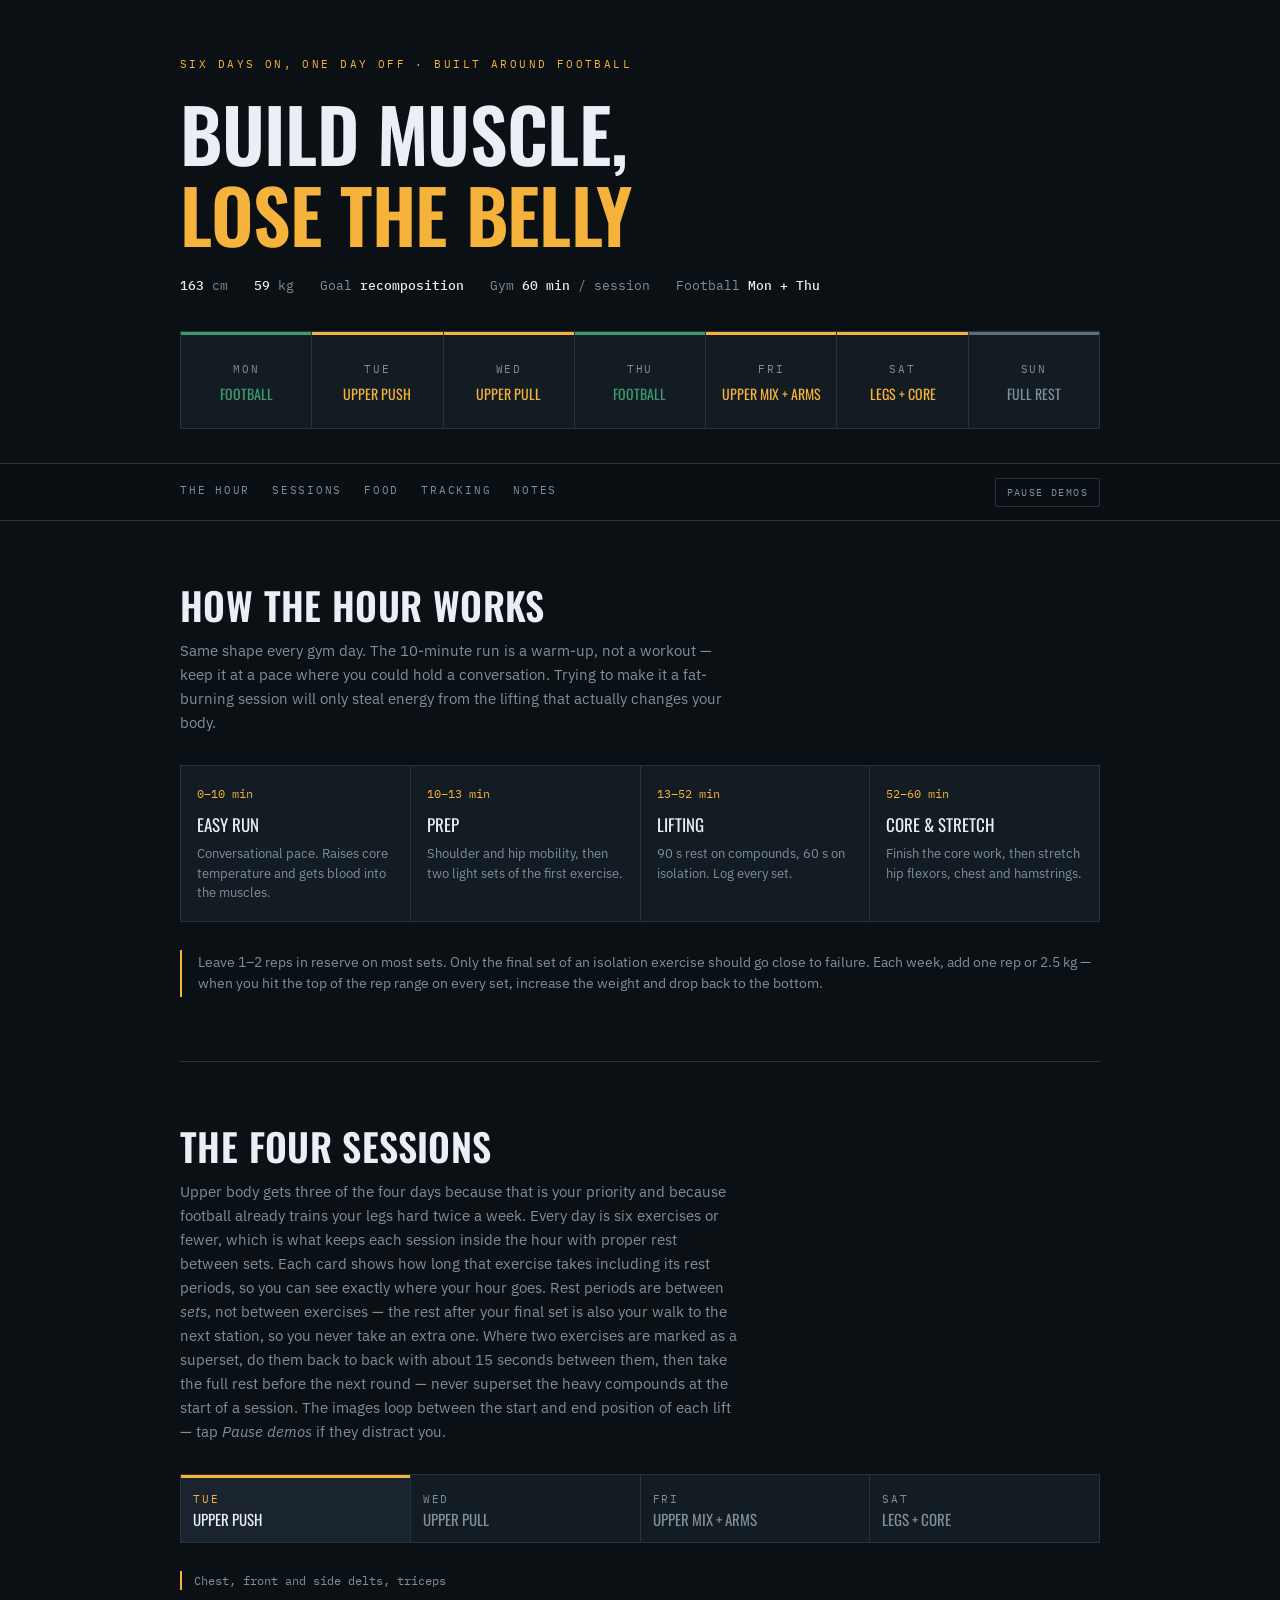
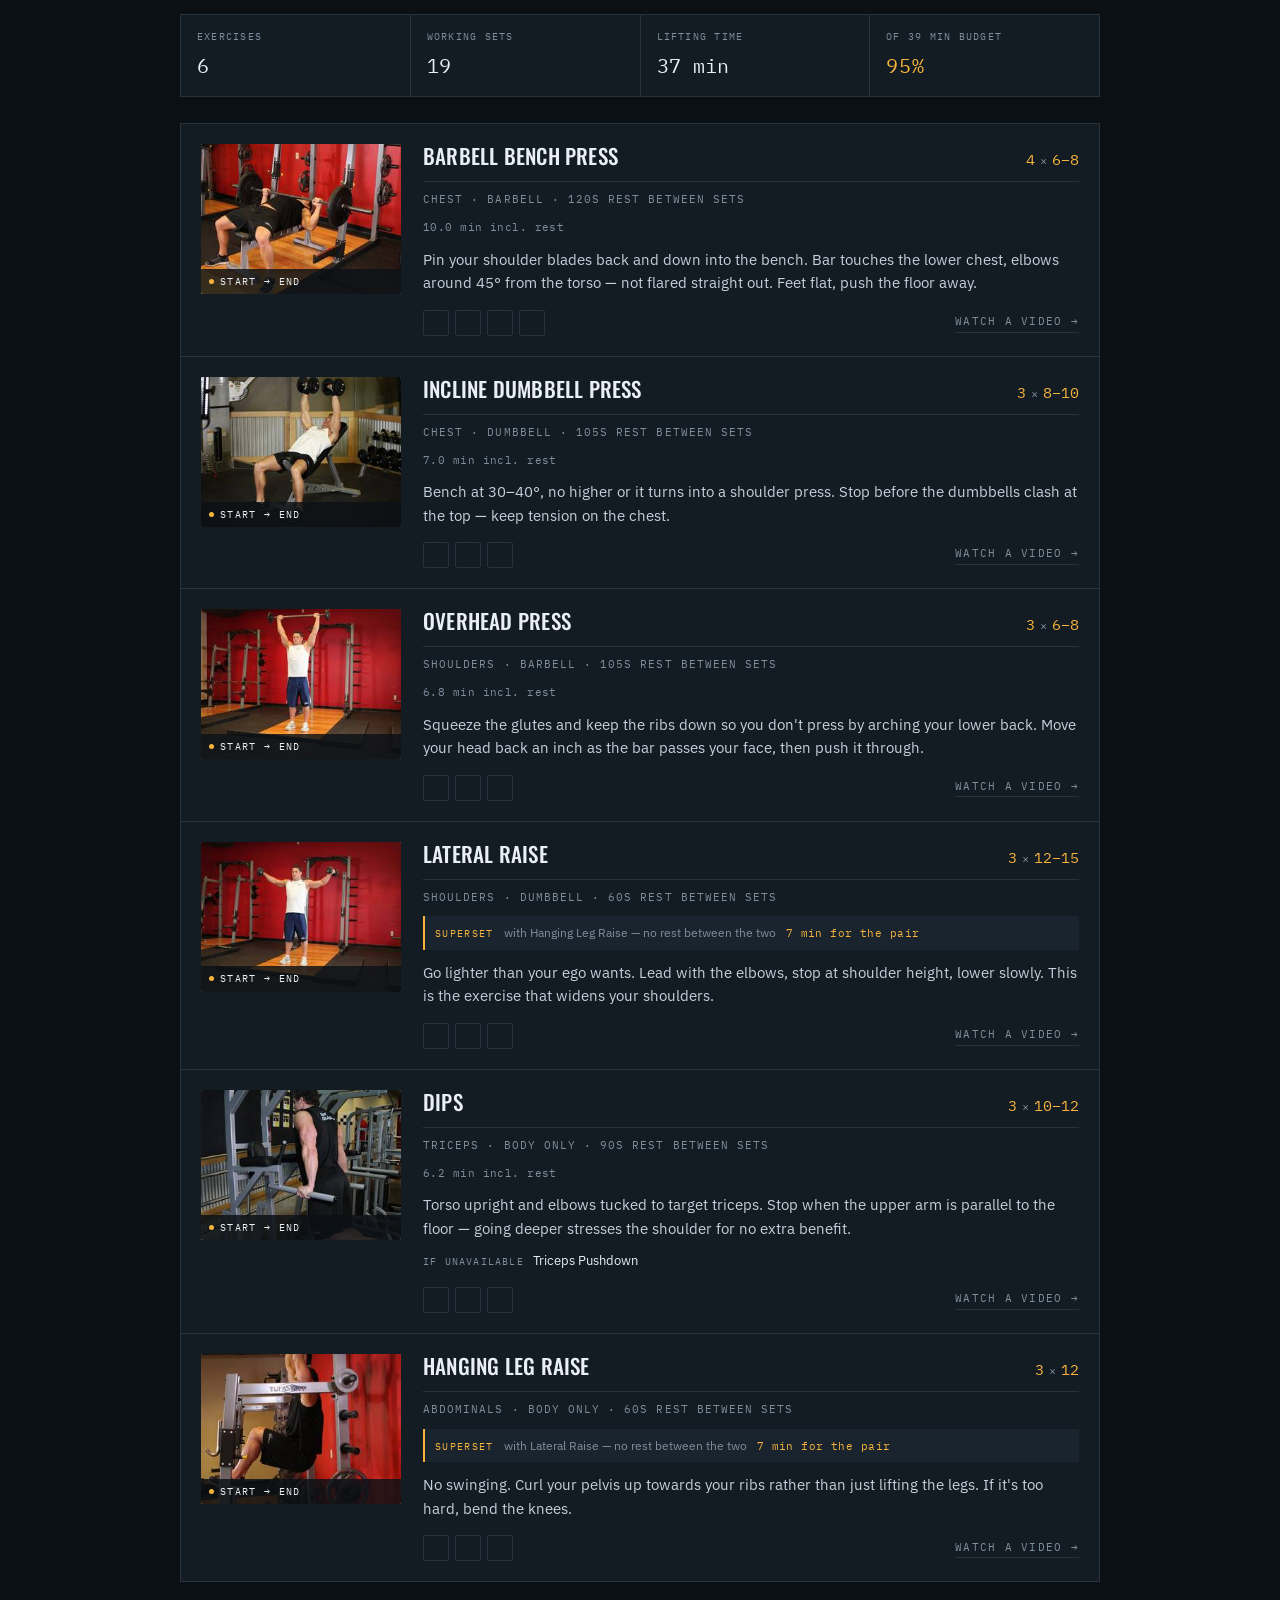
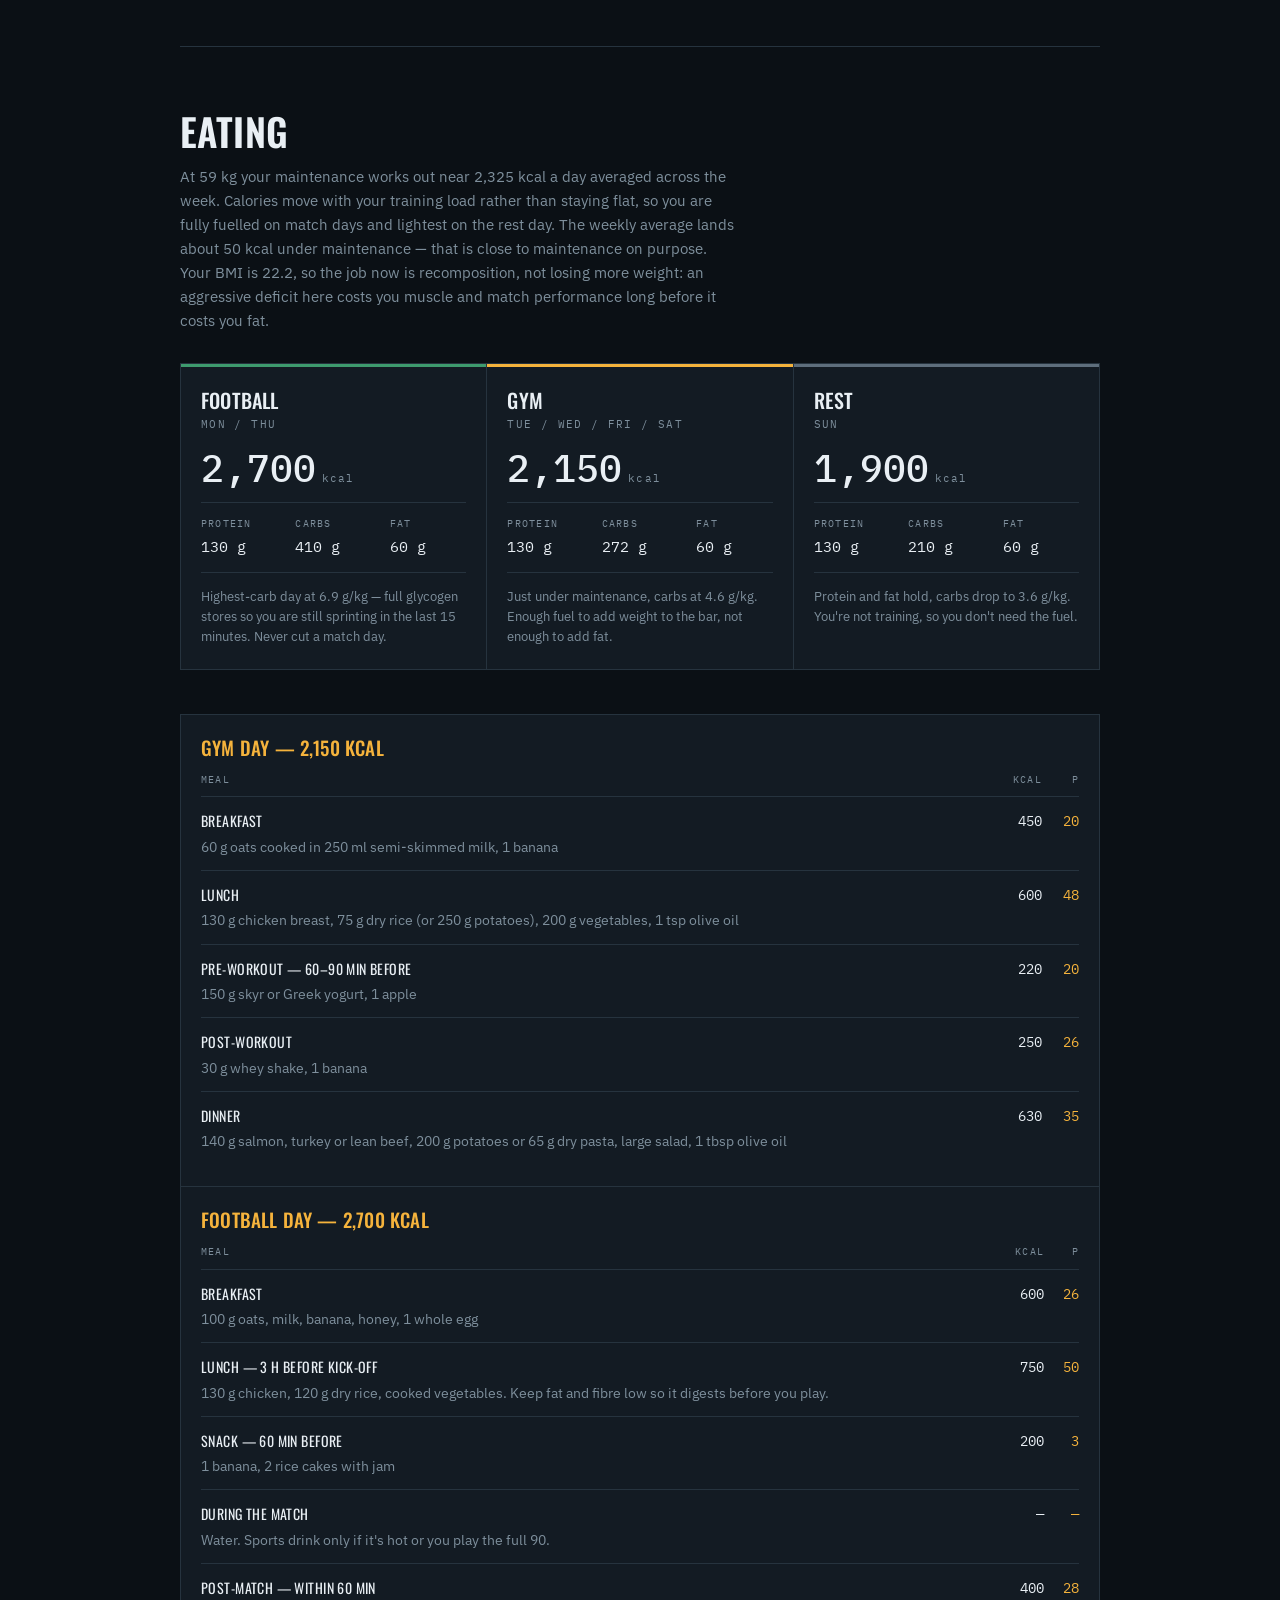
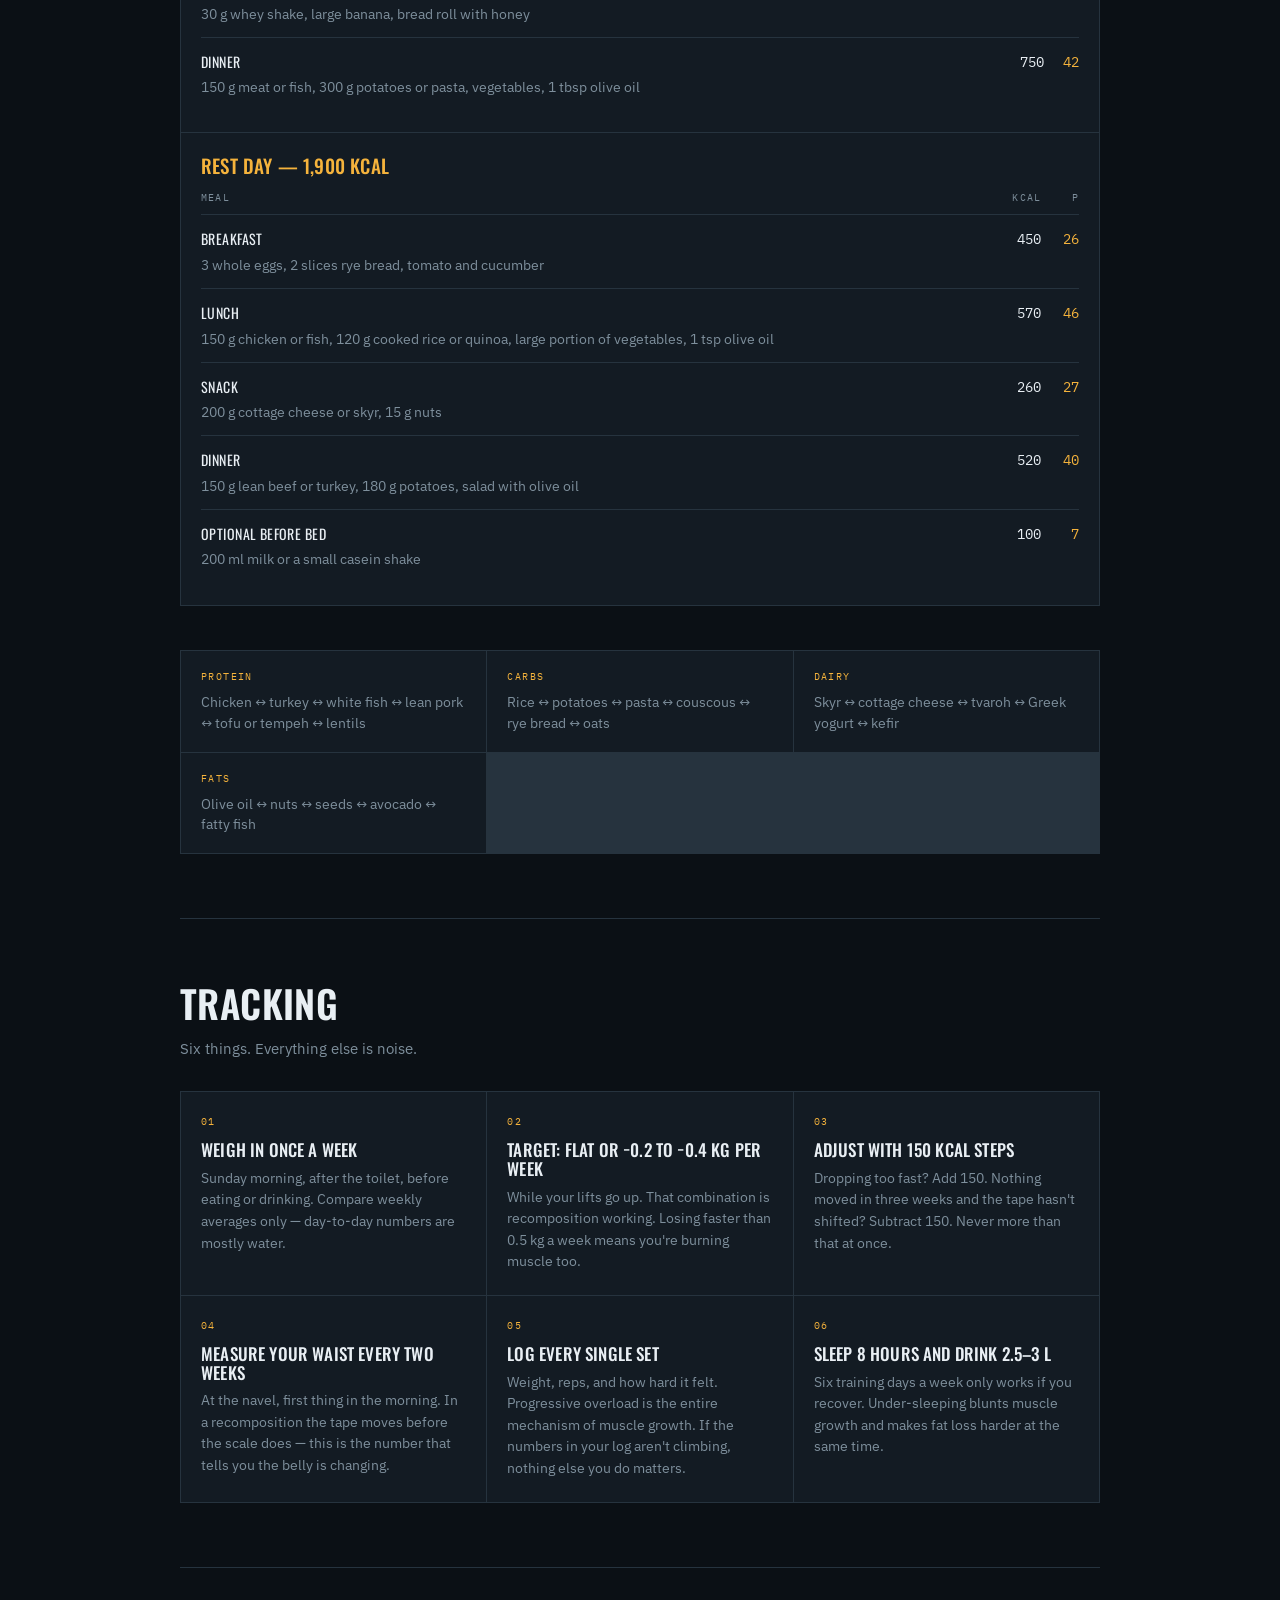
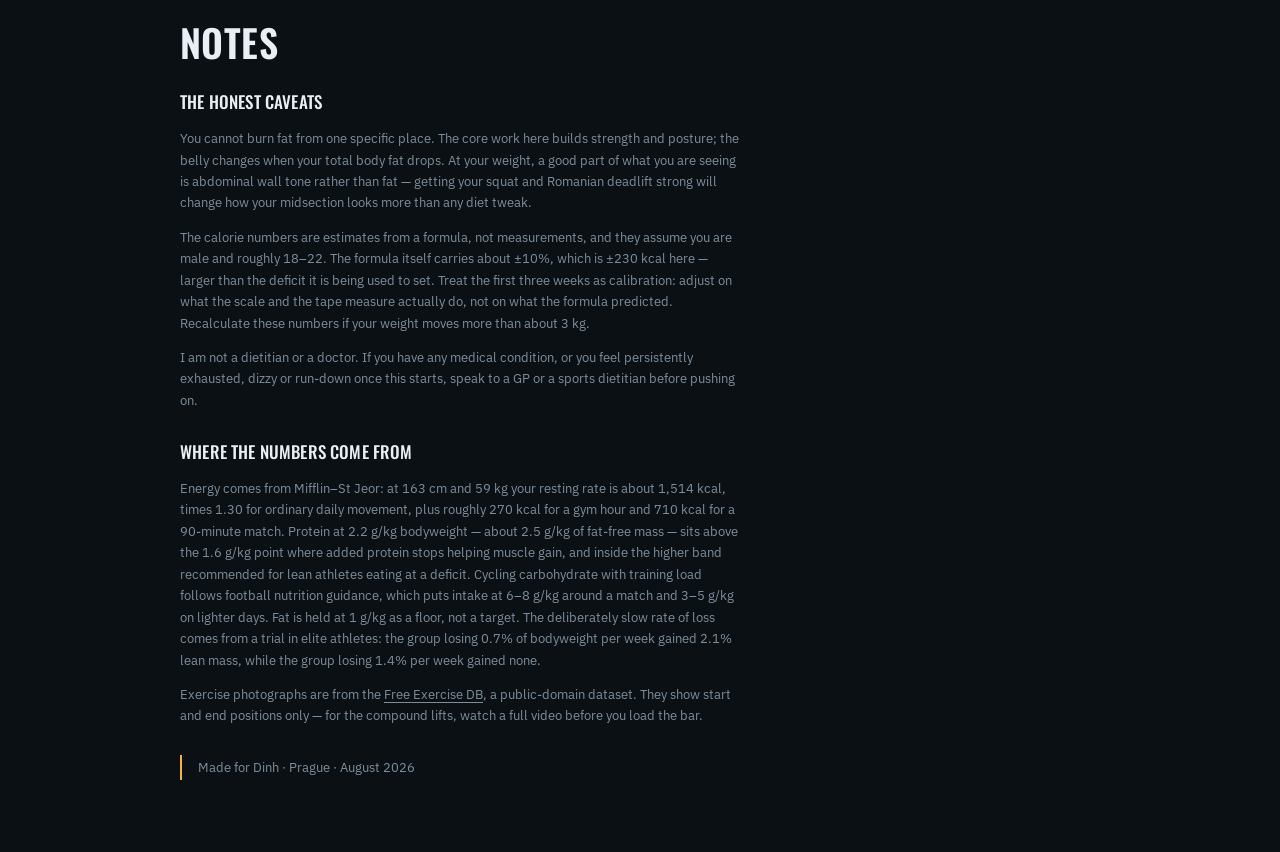
==== commit 65533b0d: "Recalculate nutrition targets for 59 kg, add snack quick-add Targets were built for 61 kg. At 59 kg " ====
--- a/training-nutrition-plan.html
+++ b/training-nutrition-plan.html
@@ -226,7 +226,7 @@
 <p class="eyebrow">Six days on, one day off &middot; Built around football</p>
 <h1>Build muscle,<em>lose the belly</em></h1>
 <ul class="stats">
-<li><b>163</b> cm</li><li><b>61</b> kg</li><li>Goal <b>recomposition</b></li>
+<li><b>163</b> cm</li><li><b>59</b> kg</li><li>Goal <b>recomposition</b></li>
 <li>Gym <b>60 min</b> / session</li><li>Football <b>Mon + Thu</b></li>
 </ul>
 <div class="week"><div class="wd wd-match"><span class="wd-d">MON</span><span class="wd-t">Football</span></div><div class="wd wd-gym"><span class="wd-d">TUE</span><span class="wd-t">Upper Push</span></div><div class="wd wd-gym"><span class="wd-d">WED</span><span class="wd-t">Upper Pull</span></div><div class="wd wd-match"><span class="wd-d">THU</span><span class="wd-t">Football</span></div><div class="wd wd-gym"><span class="wd-d">FRI</span><span class="wd-t">Upper Mix + Arms</span></div><div class="wd wd-gym"><span class="wd-d">SAT</span><span class="wd-t">Legs + Core</span></div><div class="wd wd-rest"><span class="wd-d">SUN</span><span class="wd-t">Full rest</span></div></div>
@@ -759,49 +759,49 @@
 
 <section class="blk" id="food">
 <div class="blk-head"><h2>Eating</h2>
-<p>Your maintenance sits at roughly 2,550&ndash;2,650&nbsp;kcal. Calories move with your training load rather than staying flat, so you are fully fuelled on match days and slightly under on rest days. The weekly average lands about 150&nbsp;kcal below maintenance &mdash; deliberately small, because at 61&nbsp;kg an aggressive deficit costs you muscle and match performance faster than it costs you fat.</p></div>
+<p>At 59&nbsp;kg your maintenance works out near 2,325&nbsp;kcal a day averaged across the week. Calories move with your training load rather than staying flat, so you are fully fuelled on match days and lightest on the rest day. The weekly average lands about 50&nbsp;kcal under maintenance &mdash; that is close to maintenance on purpose. Your BMI is 22.2, so the job now is recomposition, not losing more weight: an aggressive deficit here costs you muscle and match performance long before it costs you fat.</p></div>
 <div class="macs"><article class="mac mac-match">
 <header class="mac-head"><h4>Football</h4><p class="mac-days">MON / THU</p></header>
 <p class="mac-kcal"><span class="num">2,700</span><span class="unit">kcal</span></p>
 <dl class="mac-grid">
 <div><dt>Protein</dt><dd class="num">130 g</dd></div>
-<div><dt>Carbs</dt><dd class="num">400 g</dd></div>
-<div><dt>Fat</dt><dd class="num">65 g</dd></div>
+<div><dt>Carbs</dt><dd class="num">410 g</dd></div>
+<div><dt>Fat</dt><dd class="num">60 g</dd></div>
 </dl>
-<p class="mac-why">Highest-carb days. You need full glycogen stores to still be sprinting in the last 15 minutes.</p>
+<p class="mac-why">Highest-carb day at 6.9&nbsp;g/kg &mdash; full glycogen stores so you are still sprinting in the last 15 minutes. Never cut a match day.</p>
 </article><article class="mac mac-gym">
 <header class="mac-head"><h4>Gym</h4><p class="mac-days">TUE / WED / FRI / SAT</p></header>
-<p class="mac-kcal"><span class="num">2,450</span><span class="unit">kcal</span></p>
+<p class="mac-kcal"><span class="num">2,150</span><span class="unit">kcal</span></p>
 <dl class="mac-grid">
 <div><dt>Protein</dt><dd class="num">130 g</dd></div>
-<div><dt>Carbs</dt><dd class="num">335 g</dd></div>
-<div><dt>Fat</dt><dd class="num">65 g</dd></div>
+<div><dt>Carbs</dt><dd class="num">272 g</dd></div>
+<div><dt>Fat</dt><dd class="num">60 g</dd></div>
 </dl>
-<p class="mac-why">Around maintenance. Enough fuel to add weight to the bar, not enough to add fat.</p>
+<p class="mac-why">Just under maintenance, carbs at 4.6&nbsp;g/kg. Enough fuel to add weight to the bar, not enough to add fat.</p>
 </article><article class="mac mac-rest">
 <header class="mac-head"><h4>Rest</h4><p class="mac-days">SUN</p></header>
-<p class="mac-kcal"><span class="num">2,150</span><span class="unit">kcal</span></p>
+<p class="mac-kcal"><span class="num">1,900</span><span class="unit">kcal</span></p>
 <dl class="mac-grid">
-<div><dt>Protein</dt><dd class="num">135 g</dd></div>
-<div><dt>Carbs</dt><dd class="num">265 g</dd></div>
+<div><dt>Protein</dt><dd class="num">130 g</dd></div>
+<div><dt>Carbs</dt><dd class="num">210 g</dd></div>
 <div><dt>Fat</dt><dd class="num">60 g</dd></div>
 </dl>
-<p class="mac-why">Protein stays high, carbs drop. You&#x27;re not training, so you don&#x27;t need the fuel.</p>
+<p class="mac-why">Protein and fat hold, carbs drop to 3.6&nbsp;g/kg. You&#x27;re not training, so you don&#x27;t need the fuel.</p>
 </article></div>
 <div class="meal-grid"><article class="meals">
-<h4>Gym day — 2,450 kcal</h4>
+<h4>Gym day — 2,150 kcal</h4>
 <table class="m-tab">
 <thead><tr><th scope="col">Meal</th><th scope="col">kcal</th><th scope="col">P</th></tr></thead>
 <tbody><tr>
-<th scope="row"><span class="m-when">Breakfast</span><span class="m-what">80 g oats cooked in 250 ml semi-skimmed milk, 1 banana, 1 tsp honey</span></th>
-<td class="num">520</td><td class="num prot">22</td></tr><tr>
-<th scope="row"><span class="m-when">Lunch</span><span class="m-what">130 g chicken breast, 100 g dry rice (or 300 g potatoes), 200 g vegetables, 1 tsp olive oil</span></th>
-<td class="num">700</td><td class="num prot">50</td></tr><tr>
-<th scope="row"><span class="m-when">Pre-workout — 60–90 min before</span><span class="m-what">150 g skyr or Greek yogurt, 1 apple or 2 rice cakes</span></th>
+<th scope="row"><span class="m-when">Breakfast</span><span class="m-what">60 g oats cooked in 250 ml semi-skimmed milk, 1 banana</span></th>
+<td class="num">450</td><td class="num prot">20</td></tr><tr>
+<th scope="row"><span class="m-when">Lunch</span><span class="m-what">130 g chicken breast, 75 g dry rice (or 250 g potatoes), 200 g vegetables, 1 tsp olive oil</span></th>
+<td class="num">600</td><td class="num prot">48</td></tr><tr>
+<th scope="row"><span class="m-when">Pre-workout — 60–90 min before</span><span class="m-what">150 g skyr or Greek yogurt, 1 apple</span></th>
 <td class="num">220</td><td class="num prot">20</td></tr><tr>
-<th scope="row"><span class="m-when">Post-workout</span><span class="m-what">30 g whey shake or 500 ml kefir, 1 banana, 2 slices rye bread</span></th>
-<td class="num">380</td><td class="num prot">28</td></tr><tr>
-<th scope="row"><span class="m-when">Dinner</span><span class="m-what">140 g salmon, turkey or lean beef, 250 g potatoes or 80 g dry pasta, large salad, 1 tbsp olive oil</span></th>
+<th scope="row"><span class="m-when">Post-workout</span><span class="m-what">30 g whey shake, 1 banana</span></th>
+<td class="num">250</td><td class="num prot">26</td></tr><tr>
+<th scope="row"><span class="m-when">Dinner</span><span class="m-what">140 g salmon, turkey or lean beef, 200 g potatoes or 65 g dry pasta, large salad, 1 tbsp olive oil</span></th>
 <td class="num">630</td><td class="num prot">35</td></tr></tbody></table>
 </article><article class="meals">
 <h4>Football day — 2,700 kcal</h4>
@@ -821,20 +821,20 @@
 <th scope="row"><span class="m-when">Dinner</span><span class="m-what">150 g meat or fish, 300 g potatoes or pasta, vegetables, 1 tbsp olive oil</span></th>
 <td class="num">750</td><td class="num prot">42</td></tr></tbody></table>
 </article><article class="meals">
-<h4>Rest day — 2,150 kcal</h4>
+<h4>Rest day — 1,900 kcal</h4>
 <table class="m-tab">
 <thead><tr><th scope="col">Meal</th><th scope="col">kcal</th><th scope="col">P</th></tr></thead>
 <tbody><tr>
 <th scope="row"><span class="m-when">Breakfast</span><span class="m-what">3 whole eggs, 2 slices rye bread, tomato and cucumber</span></th>
 <td class="num">450</td><td class="num prot">26</td></tr><tr>
-<th scope="row"><span class="m-when">Lunch</span><span class="m-what">150 g chicken or fish, 150 g cooked rice or quinoa, large portion of vegetables, 1 tsp olive oil</span></th>
-<td class="num">650</td><td class="num prot">48</td></tr><tr>
-<th scope="row"><span class="m-when">Snack</span><span class="m-what">200 g cottage cheese or skyr, 25 g nuts</span></th>
-<td class="num">300</td><td class="num prot">28</td></tr><tr>
-<th scope="row"><span class="m-when">Dinner</span><span class="m-what">150 g lean beef or turkey, 200 g potatoes, salad with olive oil</span></th>
-<td class="num">600</td><td class="num prot">40</td></tr><tr>
-<th scope="row"><span class="m-when">Optional before bed</span><span class="m-what">250 ml milk or a small casein shake</span></th>
-<td class="num">150</td><td class="num prot">12</td></tr></tbody></table>
+<th scope="row"><span class="m-when">Lunch</span><span class="m-what">150 g chicken or fish, 120 g cooked rice or quinoa, large portion of vegetables, 1 tsp olive oil</span></th>
+<td class="num">570</td><td class="num prot">46</td></tr><tr>
+<th scope="row"><span class="m-when">Snack</span><span class="m-what">200 g cottage cheese or skyr, 15 g nuts</span></th>
+<td class="num">260</td><td class="num prot">27</td></tr><tr>
+<th scope="row"><span class="m-when">Dinner</span><span class="m-what">150 g lean beef or turkey, 180 g potatoes, salad with olive oil</span></th>
+<td class="num">520</td><td class="num prot">40</td></tr><tr>
+<th scope="row"><span class="m-when">Optional before bed</span><span class="m-what">200 ml milk or a small casein shake</span></th>
+<td class="num">100</td><td class="num prot">7</td></tr></tbody></table>
 </article></div>
 <dl class="swaps"><div class="swap"><dt>Protein</dt><dd>Chicken ↔ turkey ↔ white fish ↔ lean pork ↔ tofu or tempeh ↔ lentils</dd></div><div class="swap"><dt>Carbs</dt><dd>Rice ↔ potatoes ↔ pasta ↔ couscous ↔ rye bread ↔ oats</dd></div><div class="swap"><dt>Dairy</dt><dd>Skyr ↔ cottage cheese ↔ tvaroh ↔ Greek yogurt ↔ kefir</dd></div><div class="swap"><dt>Fats</dt><dd>Olive oil ↔ nuts ↔ seeds ↔ avocado ↔ fatty fish</dd></div></dl>
 </section>
@@ -848,10 +848,10 @@
 <footer id="notes"><div class="blk-head"><h2>Notes</h2></div>
 <h3>The honest caveats</h3>
 <p>You cannot burn fat from one specific place. The core work here builds strength and posture; the belly changes when your total body fat drops. At your weight, a good part of what you are seeing is abdominal wall tone rather than fat &mdash; getting your squat and Romanian deadlift strong will change how your midsection looks more than any diet tweak.</p>
-<p>The calorie numbers are estimates from a formula, not measurements, and they assume you are male and roughly 18&ndash;22. Treat the first month as calibration: adjust based on what the scale and the tape measure actually do, not what the formula predicted.</p>
+<p>The calorie numbers are estimates from a formula, not measurements, and they assume you are male and roughly 18&ndash;22. The formula itself carries about &plusmn;10&percnt;, which is &plusmn;230&nbsp;kcal here &mdash; larger than the deficit it is being used to set. Treat the first three weeks as calibration: adjust on what the scale and the tape measure actually do, not on what the formula predicted. Recalculate these numbers if your weight moves more than about 3&nbsp;kg.</p>
 <p>I am not a dietitian or a doctor. If you have any medical condition, or you feel persistently exhausted, dizzy or run-down once this starts, speak to a GP or a sports dietitian before pushing on.</p>
 <h3 style="margin-top:32px">Where the numbers come from</h3>
-<p>Protein at 2.1&nbsp;g/kg sits inside the 1.6&ndash;2.2&nbsp;g/kg range research supports for building muscle while losing fat. Cycling carbohydrate with training load follows current football nutrition guidance, which puts daily intake in a 3&ndash;8&nbsp;g/kg band adjusted day by day to the fixture schedule. The deliberately slow rate of loss comes from a trial in elite athletes: the group losing 0.7&percnt; of bodyweight per week gained 2.1&percnt; lean mass, while the group losing 1.4&percnt; per week gained none.</p>
+<p>Energy comes from Mifflin&ndash;St Jeor: at 163&nbsp;cm and 59&nbsp;kg your resting rate is about 1,514&nbsp;kcal, times 1.30 for ordinary daily movement, plus roughly 270&nbsp;kcal for a gym hour and 710&nbsp;kcal for a 90-minute match. Protein at 2.2&nbsp;g/kg bodyweight &mdash; about 2.5&nbsp;g/kg of fat-free mass &mdash; sits above the 1.6&nbsp;g/kg point where added protein stops helping muscle gain, and inside the higher band recommended for lean athletes eating at a deficit. Cycling carbohydrate with training load follows football nutrition guidance, which puts intake at 6&ndash;8&nbsp;g/kg around a match and 3&ndash;5&nbsp;g/kg on lighter days. Fat is held at 1&nbsp;g/kg as a floor, not a target. The deliberately slow rate of loss comes from a trial in elite athletes: the group losing 0.7&percnt; of bodyweight per week gained 2.1&percnt; lean mass, while the group losing 1.4&percnt; per week gained none.</p>
 <p>Exercise photographs are from the <a href="https://github.com/yuhonas/free-exercise-db" target="_blank" rel="noopener">Free Exercise DB</a>, a public-domain dataset. They show start and end positions only &mdash; for the compound lifts, watch a full video before you load the bar.</p>
 <p class="note" style="margin-top:28px;color:var(--mute)">Made for Dinh &middot; Prague &middot; August 2026</p>
 </footer>
